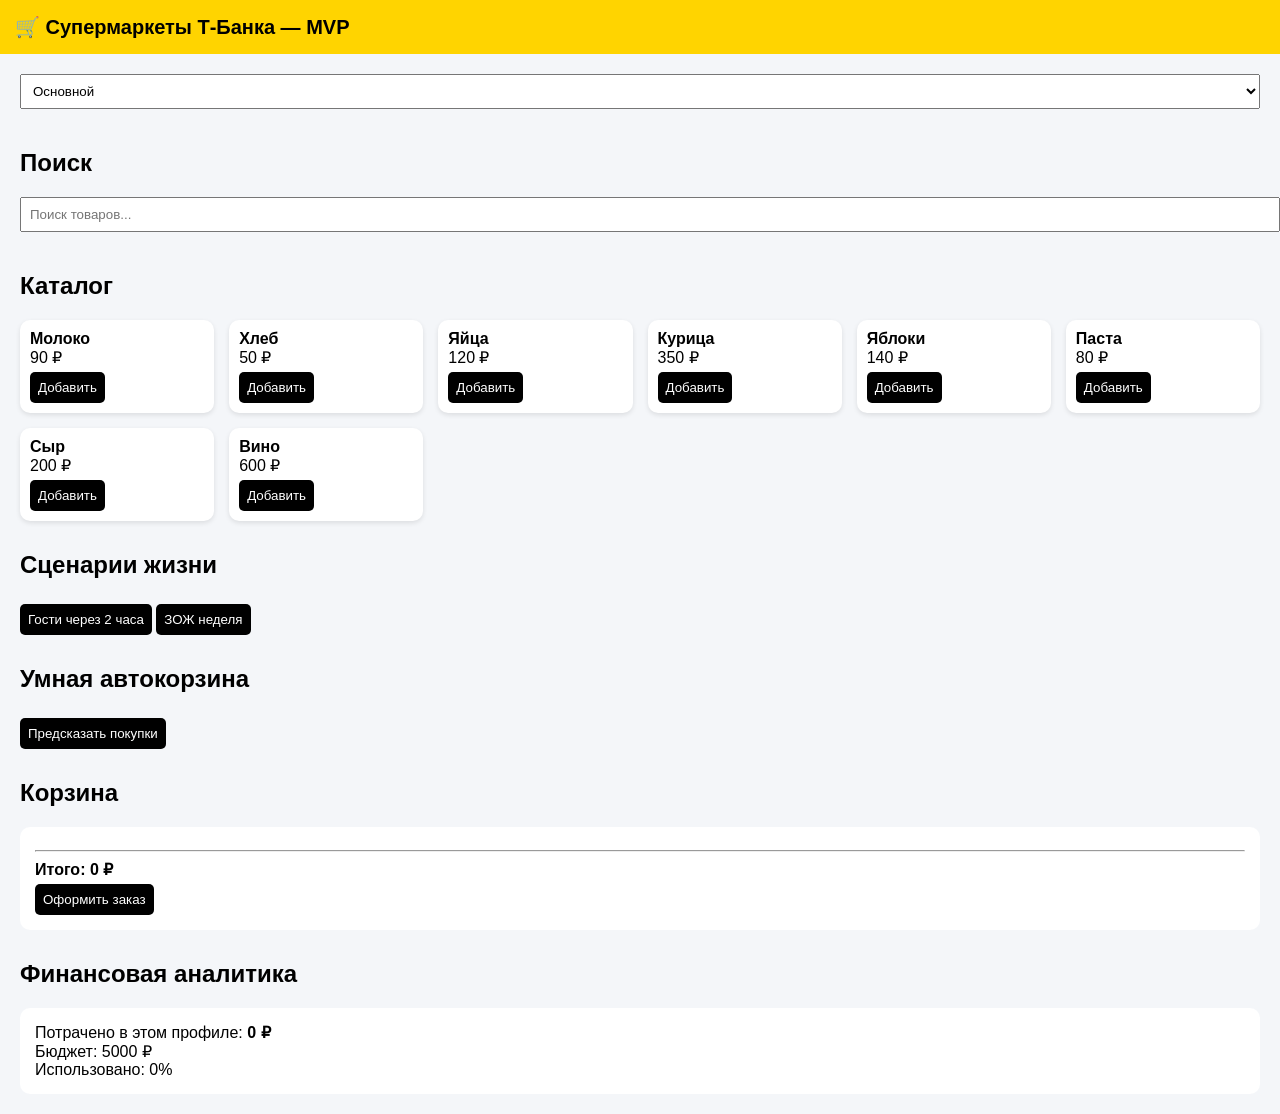
==== index.html @ ef50e8f6 "yes" ====
<!DOCTYPE html>
<html lang="ru">
<head>
<meta charset="UTF-8">
<meta name="viewport" content="width=device-width, initial-scale=1.0">
<title>Супермаркеты Т-Банка MVP</title>
<style>
body {
  font-family: Arial, sans-serif;
  margin: 0;
  background: #f4f6f9;
}

header {
  background: #ffd400;
  padding: 15px;
  font-size: 20px;
  font-weight: bold;
}

.container {
  padding: 20px;
}

h2 {
  margin-top: 30px;
}

.products {
  display: grid;
  grid-template-columns: repeat(auto-fill, minmax(180px, 1fr));
  gap: 15px;
}

.card {
  background: white;
  padding: 10px;
  border-radius: 10px;
  box-shadow: 0 2px 5px rgba(0,0,0,0.1);
}

button {
  background: black;
  color: white;
  border: none;
  padding: 8px;
  cursor: pointer;
  border-radius: 5px;
  margin-top: 5px;
}

button.secondary {
  background: #ddd;
  color: black;
}

.cart {
  background: white;
  padding: 15px;
  border-radius: 10px;
  margin-top: 20px;
}

input, select {
  padding: 8px;
  margin-bottom: 10px;
  width: 100%;
}

.analytics {
  background: white;
  padding: 15px;
  border-radius: 10px;
  margin-top: 20px;
}
</style>
</head>
<body>

<header>🛒 Супермаркеты Т-Банка — MVP</header>

<div class="container">

<select id="profileSelect"></select>

<h2>Поиск</h2>
<input type="text" id="search" placeholder="Поиск товаров...">

<h2>Каталог</h2>
<div class="products" id="productList"></div>

<h2>Сценарии жизни</h2>
<button onclick="loadScenario('guests')">Гости через 2 часа</button>
<button onclick="loadScenario('healthy')">ЗОЖ неделя</button>

<h2>Умная автокорзина</h2>
<button onclick="generateSmartCart()">Предсказать покупки</button>

<h2>Корзина</h2>
<div class="cart" id="cart"></div>

<h2>Финансовая аналитика</h2>
<div class="analytics" id="analytics"></div>

</div>

<script>
// Данные
const products = [
  {id:1, name:"Молоко", price:90},
  {id:2, name:"Хлеб", price:50},
  {id:3, name:"Яйца", price:120},
  {id:4, name:"Курица", price:350},
  {id:5, name:"Яблоки", price:140},
  {id:6, name:"Паста", price:80},
  {id:7, name:"Сыр", price:200},
  {id:8, name:"Вино", price:600}
];

const scenarios = {
  guests: [1,2,7,8],
  healthy: [1,3,5,4]
};

let profiles = JSON.parse(localStorage.getItem("profiles")) || {
  "Основной": {cart:[], budget:5000, history:[]},
  "Семья": {cart:[], budget:10000, history:[]}
};

let currentProfile = "Основной";

const profileSelect = document.getElementById("profileSelect");
const productList = document.getElementById("productList");
const cartDiv = document.getElementById("cart");
const analyticsDiv = document.getElementById("analytics");

// Профили
function renderProfiles(){
  profileSelect.innerHTML="";
  Object.keys(profiles).forEach(name=>{
    const option=document.createElement("option");
    option.value=name;
    option.textContent=name;
    profileSelect.appendChild(option);
  });
  profileSelect.value=currentProfile;
}

profileSelect.onchange=function(){
  currentProfile=this.value;
  renderCart();
  renderAnalytics();
}

// Каталог
function renderProducts(filter=""){
  productList.innerHTML="";
  products
    .filter(p=>p.name.toLowerCase().includes(filter.toLowerCase()))
    .forEach(product=>{
      const div=document.createElement("div");
      div.className="card";
      div.innerHTML=`
        <strong>${product.name}</strong><br>
        ${product.price} ₽<br>
        <button onclick="addToCart(${product.id})">Добавить</button>
      `;
      productList.appendChild(div);
    });
}

document.getElementById("search").oninput=function(){
  renderProducts(this.value);
}

// Корзина
function addToCart(id){
  profiles[currentProfile].cart.push(id);
  save();
  renderCart();
  renderAnalytics();
}

function renderCart(){
  const cart=profiles[currentProfile].cart;
  cartDiv.innerHTML="";
  let total=0;
  cart.forEach(id=>{
    const product=products.find(p=>p.id===id);
    total+=product.price;
    cartDiv.innerHTML+=`${product.name} - ${product.price} ₽<br>`;
  });
  cartDiv.innerHTML+=`<hr><strong>Итого: ${total} ₽</strong><br>
  <button onclick="checkout()">Оформить заказ</button>`;
}

// Оформление
function checkout(){
  profiles[currentProfile].history.push(...profiles[currentProfile].cart);
  profiles[currentProfile].cart=[];
  save();
  renderCart();
  renderAnalytics();
  alert("Заказ оформлен!");
}

// Умная автокорзина (простая логика: популярные покупки)
function generateSmartCart(){
  const history=profiles[currentProfile].history;
  const freq={};
  history.forEach(id=>freq[id]=(freq[id]||0)+1);
  const sorted=Object.keys(freq).sort((a,b)=>freq[b]-freq[a]);
  sorted.slice(0,3).forEach(id=>{
    profiles[currentProfile].cart.push(Number(id));
  });
  save();
  renderCart();
}

// Сценарии
function loadScenario(name){
  scenarios[name].forEach(id=>{
    profiles[currentProfile].cart.push(id);
  });
  save();
  renderCart();
}

// Аналитика
function renderAnalytics(){
  const history=profiles[currentProfile].history;
  let total=0;
  history.forEach(id=>{
    total+=products.find(p=>p.id===id).price;
  });

  const budget=profiles[currentProfile].budget;
  const percent=Math.round((total/budget)*100);

  analyticsDiv.innerHTML=`
    Потрачено в этом профиле: <strong>${total} ₽</strong><br>
    Бюджет: ${budget} ₽<br>
    Использовано: ${percent}%<br>
    ${percent>80?"⚠ Вы приближаетесь к лимиту бюджета":""}
  `;
}

// LocalStorage
function save(){
  localStorage.setItem("profiles", JSON.stringify(profiles));
}

// Инициализация
renderProfiles();
renderProducts();
renderCart();
renderAnalytics();

</script>
</body>
</html>
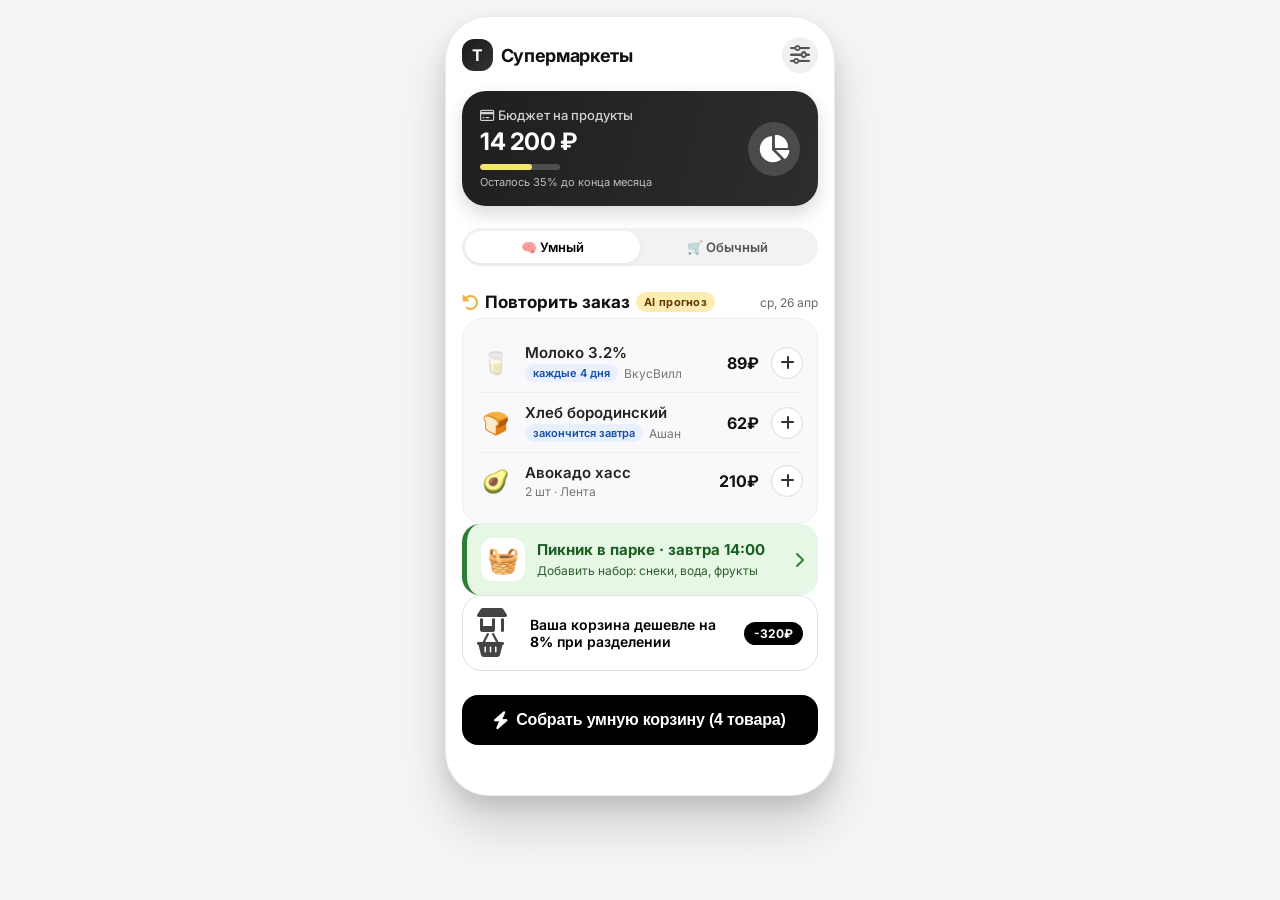
==== commit 5efa773b: "no" ====
--- a/index.html
+++ b/index.html
@@ -1,261 +1,559 @@
 <!DOCTYPE html>
 <html lang="ru">
 <head>
-<meta charset="UTF-8">
-<meta name="viewport" content="width=device-width, initial-scale=1.0">
-<title>Супермаркеты Т-Банка MVP</title>
-<style>
-body {
-  font-family: Arial, sans-serif;
-  margin: 0;
-  background: #f4f6f9;
-}
-
-header {
-  background: #ffd400;
-  padding: 15px;
-  font-size: 20px;
-  font-weight: bold;
-}
-
-.container {
-  padding: 20px;
-}
-
-h2 {
-  margin-top: 30px;
-}
-
-.products {
-  display: grid;
-  grid-template-columns: repeat(auto-fill, minmax(180px, 1fr));
-  gap: 15px;
-}
-
-.card {
-  background: white;
-  padding: 10px;
-  border-radius: 10px;
-  box-shadow: 0 2px 5px rgba(0,0,0,0.1);
-}
-
-button {
-  background: black;
-  color: white;
-  border: none;
-  padding: 8px;
-  cursor: pointer;
-  border-radius: 5px;
-  margin-top: 5px;
-}
-
-button.secondary {
-  background: #ddd;
-  color: black;
-}
-
-.cart {
-  background: white;
-  padding: 15px;
-  border-radius: 10px;
-  margin-top: 20px;
-}
-
-input, select {
-  padding: 8px;
-  margin-bottom: 10px;
-  width: 100%;
-}
-
-.analytics {
-  background: white;
-  padding: 15px;
-  border-radius: 10px;
-  margin-top: 20px;
-}
-</style>
+  <meta charset="UTF-8">
+  <meta name="viewport" content="width=device-width, initial-scale=1.0, maximum-scale=1.0, user-scalable=no, viewport-fit=cover">
+  <title>Т-Банк · Супермаркеты | Умный заказ</title>
+  <!-- Подключаем шрифт, похожий на фирменный стиль Т-Банка -->
+  <link rel="preconnect" href="https://fonts.googleapis.com">
+  <link rel="preconnect" href="https://fonts.gstatic.com" crossorigin>
+  <link href="https://fonts.googleapis.com/css2?family=Inter:opsz,wght@14..32,400;14..32,500;14..32,600;14..32,700&display=swap" rel="stylesheet">
+  <!-- Font Awesome 6 для иконок -->
+  <link rel="stylesheet" href="https://cdnjs.cloudflare.com/ajax/libs/font-awesome/6.0.0-beta3/css/all.min.css">
+  <style>
+    * {
+      margin: 0;
+      padding: 0;
+      box-sizing: border-box;
+    }
+
+    body {
+      font-family: 'Inter', -apple-system, BlinkMacSystemFont, sans-serif;
+      background: #f5f5f5;
+      display: flex;
+      justify-content: center;
+      align-items: flex-start;
+      min-height: 100vh;
+      padding: 16px;
+    }
+
+    /* Симуляция мобильного экрана */
+    .phone-frame {
+      max-width: 390px;
+      width: 100%;
+      background: #ffffff;
+      border-radius: 44px;
+      box-shadow: 0 30px 50px rgba(0,0,0,0.15), 0 10px 20px rgba(0,0,0,0.1);
+      overflow: hidden;
+      position: relative;
+      height: 780px;
+      display: flex;
+      flex-direction: column;
+      border: 1px solid rgba(0,0,0,0.08);
+    }
+
+    .app-screen {
+      flex: 1;
+      overflow-y: auto;
+      padding: 20px 16px 12px;
+      display: flex;
+      flex-direction: column;
+      gap: 18px;
+      scroll-behavior: smooth;
+      -webkit-overflow-scrolling: touch;
+    }
+
+    .app-screen::-webkit-scrollbar {
+      width: 0;
+    }
+
+    /* Шапка */
+    .header {
+      display: flex;
+      align-items: center;
+      justify-content: space-between;
+    }
+    .header-left {
+      display: flex;
+      align-items: center;
+      gap: 8px;
+    }
+    .logo-badge {
+      background: #000;
+      color: #fff;
+      font-weight: 700;
+      font-size: 16px;
+      padding: 6px 10px;
+      border-radius: 12px;
+      letter-spacing: -0.5px;
+      background: linear-gradient(135deg, #1a1a1a 0%, #333 100%);
+    }
+    .header h2 {
+      font-size: 18px;
+      font-weight: 700;
+      color: #111;
+      letter-spacing: -0.3px;
+    }
+    .header i {
+      font-size: 20px;
+      color: #555;
+      background: #f0f0f0;
+      padding: 8px;
+      border-radius: 50%;
+    }
+
+    /* Финансовый ассистент - карточка бюджета */
+    .budget-card {
+      background: linear-gradient(105deg, #1f1f1f 0%, #2d2d2d 100%);
+      border-radius: 24px;
+      padding: 16px 18px;
+      color: white;
+      display: flex;
+      align-items: center;
+      justify-content: space-between;
+      box-shadow: 0 8px 18px rgba(0,0,0,0.15);
+    }
+    .budget-info h3 {
+      font-size: 13px;
+      font-weight: 500;
+      opacity: 0.8;
+      margin-bottom: 4px;
+    }
+    .budget-amount {
+      font-size: 24px;
+      font-weight: 700;
+      letter-spacing: -0.5px;
+    }
+    .budget-bar {
+      background: rgba(255,255,255,0.2);
+      height: 6px;
+      border-radius: 10px;
+      width: 80px;
+      margin-top: 8px;
+      overflow: hidden;
+    }
+    .budget-fill {
+      background: #f5e56c;
+      width: 65%;
+      height: 100%;
+      border-radius: 10px;
+    }
+    .budget-icon {
+      font-size: 28px;
+      background: rgba(255,255,255,0.15);
+      padding: 10px;
+      border-radius: 50%;
+    }
+
+    /* Секция: Умная корзина (предиктивный повтор) */
+    .section-title {
+      display: flex;
+      align-items: center;
+      justify-content: space-between;
+      margin-bottom: 6px;
+    }
+    .section-title h3 {
+      font-size: 17px;
+      font-weight: 700;
+      color: #111;
+      display: flex;
+      align-items: center;
+      gap: 6px;
+    }
+    .badge {
+      background: #ffecb3;
+      color: #5d3c00;
+      font-size: 11px;
+      font-weight: 700;
+      padding: 3px 8px;
+      border-radius: 20px;
+      letter-spacing: 0.3px;
+    }
+    .smart-cart {
+      background: #f9f9fb;
+      border-radius: 20px;
+      padding: 14px;
+      border: 1px solid #eee;
+    }
+    .cart-item {
+      display: flex;
+      align-items: center;
+      gap: 12px;
+      padding: 10px 0;
+      border-bottom: 1px solid #efefef;
+    }
+    .cart-item:last-child {
+      border-bottom: none;
+    }
+    .item-icon {
+      font-size: 22px;
+      width: 36px;
+      text-align: center;
+    }
+    .item-details {
+      flex: 1;
+    }
+    .item-name {
+      font-weight: 600;
+      font-size: 15px;
+      color: #222;
+    }
+    .item-meta {
+      font-size: 12px;
+      color: #777;
+      display: flex;
+      align-items: center;
+      gap: 6px;
+      margin-top: 2px;
+    }
+    .repeat-badge {
+      background: #e8f0fe;
+      color: #174ea6;
+      font-size: 11px;
+      padding: 2px 8px;
+      border-radius: 10px;
+      font-weight: 600;
+    }
+    .price {
+      font-weight: 700;
+      color: #111;
+    }
+    .add-btn {
+      background: #fff;
+      border: 1.5px solid #ddd;
+      border-radius: 50%;
+      width: 32px;
+      height: 32px;
+      display: flex;
+      align-items: center;
+      justify-content: center;
+      color: #333;
+      font-size: 16px;
+      cursor: pointer;
+      transition: 0.2s;
+    }
+    .add-btn:hover {
+      background: #000;
+      color: #fff;
+      border-color: #000;
+    }
+
+    /* События из календаря */
+    .event-suggestion {
+      background: #e6f7e6;
+      border-radius: 18px;
+      padding: 14px;
+      display: flex;
+      align-items: center;
+      gap: 12px;
+      border-left: 5px solid #2e7d32;
+    }
+    .event-icon {
+      font-size: 26px;
+      background: white;
+      border-radius: 12px;
+      padding: 6px;
+    }
+    .event-text {
+      flex:1;
+    }
+    .event-text strong {
+      font-size: 15px;
+      display: block;
+      color: #1b5e20;
+    }
+    .event-text span {
+      font-size: 12px;
+      color: #2e5e2e;
+    }
+
+    /* Мульти-корзина сравнение */
+    .multi-store {
+      background: #fff;
+      border-radius: 20px;
+      border: 1px solid #e0e0e0;
+      padding: 12px 14px;
+      display: flex;
+      align-items: center;
+      gap: 12px;
+    }
+    .store-logos i {
+      font-size: 24px;
+      margin-right: 3px;
+      color: #444;
+    }
+    .multi-info {
+      font-weight: 600;
+      font-size: 14px;
+    }
+    .multi-save {
+      background: #000;
+      color: #fff;
+      padding: 4px 10px;
+      border-radius: 20px;
+      font-size: 12px;
+      font-weight: 700;
+    }
+
+    /* Кнопка главного действия */
+    .primary-order-btn {
+      background: #000;
+      color: #fff;
+      border: none;
+      border-radius: 16px;
+      padding: 16px;
+      font-weight: 700;
+      font-size: 16px;
+      display: flex;
+      align-items: center;
+      justify-content: center;
+      gap: 8px;
+      margin-top: 6px;
+      cursor: pointer;
+      transition: 0.2s;
+      letter-spacing: -0.2px;
+    }
+    .primary-order-btn i {
+      font-size: 18px;
+    }
+    .primary-order-btn:hover {
+      background: #222;
+    }
+
+    .tab-nav {
+      display: flex;
+      background: #f2f2f2;
+      border-radius: 20px;
+      padding: 3px;
+      margin: 4px 0 8px;
+    }
+    .tab {
+      flex: 1;
+      text-align: center;
+      padding: 8px;
+      font-weight: 600;
+      font-size: 13px;
+      border-radius: 18px;
+      color: #555;
+      cursor: pointer;
+    }
+    .tab.active {
+      background: white;
+      color: #000;
+      box-shadow: 0 2px 6px rgba(0,0,0,0.05);
+    }
+
+    .hidden {
+      display: none;
+    }
+
+    .toast-message {
+      background: #000;
+      color: #fff;
+      padding: 10px 18px;
+      border-radius: 30px;
+      font-size: 13px;
+      font-weight: 600;
+      position: absolute;
+      bottom: 20px;
+      left: 50%;
+      transform: translateX(-50%);
+      white-space: nowrap;
+      z-index: 100;
+      opacity: 0;
+      transition: 0.2s;
+      pointer-events: none;
+    }
+    .toast-message.show {
+      opacity: 1;
+      bottom: 30px;
+    }
+  </style>
 </head>
 <body>
-
-<header>🛒 Супермаркеты Т-Банка — MVP</header>
-
-<div class="container">
-
-<select id="profileSelect"></select>
-
-<h2>Поиск</h2>
-<input type="text" id="search" placeholder="Поиск товаров...">
-
-<h2>Каталог</h2>
-<div class="products" id="productList"></div>
-
-<h2>Сценарии жизни</h2>
-<button onclick="loadScenario('guests')">Гости через 2 часа</button>
-<button onclick="loadScenario('healthy')">ЗОЖ неделя</button>
-
-<h2>Умная автокорзина</h2>
-<button onclick="generateSmartCart()">Предсказать покупки</button>
-
-<h2>Корзина</h2>
-<div class="cart" id="cart"></div>
-
-<h2>Финансовая аналитика</h2>
-<div class="analytics" id="analytics"></div>
-
+<div class="phone-frame">
+  <div class="app-screen" id="appScreen">
+    <!-- Хедер -->
+    <div class="header">
+      <div class="header-left">
+        <span class="logo-badge">Т</span>
+        <h2>Супермаркеты</h2>
+      </div>
+      <i class="fas fa-sliders-h"></i>
+    </div>
+
+    <!-- Финансовый ассистент (экосистема Т-Банка) -->
+    <div class="budget-card">
+      <div class="budget-info">
+        <h3><i class="far fa-credit-card"></i> Бюджет на продукты</h3>
+        <div class="budget-amount">14 200 ₽</div>
+        <div class="budget-bar"><div class="budget-fill"></div></div>
+        <span style="font-size:11px; opacity:0.7;">Осталось 35% до конца месяца</span>
+      </div>
+      <div class="budget-icon">
+        <i class="fas fa-chart-pie"></i>
+      </div>
+    </div>
+
+    <!-- Табы -->
+    <div class="tab-nav">
+      <div class="tab active" id="tabSmart">🧠 Умный</div>
+      <div class="tab" id="tabRegular">🛒 Обычный</div>
+    </div>
+
+    <!-- Контент Умного режима -->
+    <div id="smartContent">
+      <!-- Предиктивная корзина -->
+      <div class="section-title">
+        <h3><i class="fas fa-rotate-left" style="color:#f5b042;"></i> Повторить заказ <span class="badge">AI прогноз</span></h3>
+        <span style="font-size:12px; color:#666;">ср, 26 апр</span>
+      </div>
+      <div class="smart-cart">
+        <div class="cart-item">
+          <span class="item-icon">🥛</span>
+          <div class="item-details">
+            <div class="item-name">Молоко 3.2%</div>
+            <div class="item-meta"><span class="repeat-badge">каждые 4 дня</span> ВкусВилл</div>
+          </div>
+          <span class="price">89₽</span>
+          <div class="add-btn"><i class="fas fa-plus"></i></div>
+        </div>
+        <div class="cart-item">
+          <span class="item-icon">🍞</span>
+          <div class="item-details">
+            <div class="item-name">Хлеб бородинский</div>
+            <div class="item-meta"><span class="repeat-badge">закончится завтра</span> Ашан</div>
+          </div>
+          <span class="price">62₽</span>
+          <div class="add-btn"><i class="fas fa-plus"></i></div>
+        </div>
+        <div class="cart-item">
+          <span class="item-icon">🥑</span>
+          <div class="item-details">
+            <div class="item-name">Авокадо хасс</div>
+            <div class="item-meta">2 шт · Лента</div>
+          </div>
+          <span class="price">210₽</span>
+          <div class="add-btn"><i class="fas fa-plus"></i></div>
+        </div>
+      </div>
+
+      <!-- Событие из календаря (экосистема) -->
+      <div class="event-suggestion">
+        <div class="event-icon">🧺</div>
+        <div class="event-text">
+          <strong>Пикник в парке · завтра 14:00</strong>
+          <span>Добавить набор: снеки, вода, фрукты</span>
+        </div>
+        <i class="fas fa-chevron-right" style="color:#2e7d32;"></i>
+      </div>
+
+      <!-- Мульти-корзина и оптимизация -->
+      <div class="multi-store">
+        <div class="store-logos">
+          <i class="fas fa-store-alt"></i> <i class="fas fa-shopping-basket"></i>
+        </div>
+        <div class="multi-info">
+          Ваша корзина дешевле на <strong>8%</strong> при разделении
+        </div>
+        <span class="multi-save">-320₽</span>
+      </div>
+    </div>
+
+    <!-- Обычный режим (скрыт по умолчанию) -->
+    <div id="regularContent" class="hidden">
+      <div style="background:#f4f4f4; border-radius:20px; padding:16px; text-align:center; color:#555;">
+        <i class="fas fa-store" style="font-size:24px; margin-bottom:6px;"></i>
+        <p style="font-weight:500;">Каталоги магазинов</p>
+        <p style="font-size:12px;">Выберите магазин для ручного заказа</p>
+      </div>
+    </div>
+
+    <!-- Кнопка оформления (смарт-ордер) -->
+    <button class="primary-order-btn" id="smartOrderBtn">
+      <i class="fas fa-bolt"></i> Собрать умную корзину (4 товара)
+    </button>
+
+    <!-- Тост -->
+    <div class="toast-message" id="toast">✓ Товары добавлены в корзину</div>
+  </div>
 </div>
 
 <script>
-// Данные
-const products = [
-  {id:1, name:"Молоко", price:90},
-  {id:2, name:"Хлеб", price:50},
-  {id:3, name:"Яйца", price:120},
-  {id:4, name:"Курица", price:350},
-  {id:5, name:"Яблоки", price:140},
-  {id:6, name:"Паста", price:80},
-  {id:7, name:"Сыр", price:200},
-  {id:8, name:"Вино", price:600}
-];
-
-const scenarios = {
-  guests: [1,2,7,8],
-  healthy: [1,3,5,4]
-};
-
-let profiles = JSON.parse(localStorage.getItem("profiles")) || {
-  "Основной": {cart:[], budget:5000, history:[]},
-  "Семья": {cart:[], budget:10000, history:[]}
-};
-
-let currentProfile = "Основной";
-
-const profileSelect = document.getElementById("profileSelect");
-const productList = document.getElementById("productList");
-const cartDiv = document.getElementById("cart");
-const analyticsDiv = document.getElementById("analytics");
-
-// Профили
-function renderProfiles(){
-  profileSelect.innerHTML="";
-  Object.keys(profiles).forEach(name=>{
-    const option=document.createElement("option");
-    option.value=name;
-    option.textContent=name;
-    profileSelect.appendChild(option);
-  });
-  profileSelect.value=currentProfile;
-}
-
-profileSelect.onchange=function(){
-  currentProfile=this.value;
-  renderCart();
-  renderAnalytics();
-}
-
-// Каталог
-function renderProducts(filter=""){
-  productList.innerHTML="";
-  products
-    .filter(p=>p.name.toLowerCase().includes(filter.toLowerCase()))
-    .forEach(product=>{
-      const div=document.createElement("div");
-      div.className="card";
-      div.innerHTML=`
-        <strong>${product.name}</strong><br>
-        ${product.price} ₽<br>
-        <button onclick="addToCart(${product.id})">Добавить</button>
-      `;
-      productList.appendChild(div);
+  (function() {
+    // DOM элементы
+    const tabSmart = document.getElementById('tabSmart');
+    const tabRegular = document.getElementById('tabRegular');
+    const smartContent = document.getElementById('smartContent');
+    const regularContent = document.getElementById('regularContent');
+    const smartOrderBtn = document.getElementById('smartOrderBtn');
+    const toast = document.getElementById('toast');
+    const addButtons = document.querySelectorAll('.add-btn');
+
+    // Переключение табов
+    tabSmart.addEventListener('click', () => {
+      tabSmart.classList.add('active');
+      tabRegular.classList.remove('active');
+      smartContent.classList.remove('hidden');
+      regularContent.classList.add('hidden');
+      smartOrderBtn.style.display = 'flex';
     });
-}
-
-document.getElementById("search").oninput=function(){
-  renderProducts(this.value);
-}
-
-// Корзина
-function addToCart(id){
-  profiles[currentProfile].cart.push(id);
-  save();
-  renderCart();
-  renderAnalytics();
-}
-
-function renderCart(){
-  const cart=profiles[currentProfile].cart;
-  cartDiv.innerHTML="";
-  let total=0;
-  cart.forEach(id=>{
-    const product=products.find(p=>p.id===id);
-    total+=product.price;
-    cartDiv.innerHTML+=`${product.name} - ${product.price} ₽<br>`;
-  });
-  cartDiv.innerHTML+=`<hr><strong>Итого: ${total} ₽</strong><br>
-  <button onclick="checkout()">Оформить заказ</button>`;
-}
-
-// Оформление
-function checkout(){
-  profiles[currentProfile].history.push(...profiles[currentProfile].cart);
-  profiles[currentProfile].cart=[];
-  save();
-  renderCart();
-  renderAnalytics();
-  alert("Заказ оформлен!");
-}
-
-// Умная автокорзина (простая логика: популярные покупки)
-function generateSmartCart(){
-  const history=profiles[currentProfile].history;
-  const freq={};
-  history.forEach(id=>freq[id]=(freq[id]||0)+1);
-  const sorted=Object.keys(freq).sort((a,b)=>freq[b]-freq[a]);
-  sorted.slice(0,3).forEach(id=>{
-    profiles[currentProfile].cart.push(Number(id));
-  });
-  save();
-  renderCart();
-}
-
-// Сценарии
-function loadScenario(name){
-  scenarios[name].forEach(id=>{
-    profiles[currentProfile].cart.push(id);
-  });
-  save();
-  renderCart();
-}
-
-// Аналитика
-function renderAnalytics(){
-  const history=profiles[currentProfile].history;
-  let total=0;
-  history.forEach(id=>{
-    total+=products.find(p=>p.id===id).price;
-  });
-
-  const budget=profiles[currentProfile].budget;
-  const percent=Math.round((total/budget)*100);
-
-  analyticsDiv.innerHTML=`
-    Потрачено в этом профиле: <strong>${total} ₽</strong><br>
-    Бюджет: ${budget} ₽<br>
-    Использовано: ${percent}%<br>
-    ${percent>80?"⚠ Вы приближаетесь к лимиту бюджета":""}
-  `;
-}
-
-// LocalStorage
-function save(){
-  localStorage.setItem("profiles", JSON.stringify(profiles));
-}
-
-// Инициализация
-renderProfiles();
-renderProducts();
-renderCart();
-renderAnalytics();
-
+
+    tabRegular.addEventListener('click', () => {
+      tabRegular.classList.add('active');
+      tabSmart.classList.remove('active');
+      regularContent.classList.remove('hidden');
+      smartContent.classList.add('hidden');
+      smartOrderBtn.style.display = 'none';
+    });
+
+    // Функция показа тоста
+    function showToast(text) {
+      toast.textContent = text || '✓ Обновлено';
+      toast.classList.add('show');
+      setTimeout(() => {
+        toast.classList.remove('show');
+      }, 1800);
+    }
+
+    // Обработка кнопок "+" в предиктивной корзине
+    addButtons.forEach(btn => {
+      btn.addEventListener('click', (e) => {
+        e.stopPropagation();
+        // меняем иконку временно
+        const icon = btn.querySelector('i');
+        icon.className = 'fas fa-check';
+        btn.style.background = '#000';
+        btn.style.color = '#fff';
+        btn.style.borderColor = '#000';
+        showToast('Добавлено в умную корзину');
+        setTimeout(() => {
+          icon.className = 'fas fa-plus';
+          btn.style.background = '#fff';
+          btn.style.color = '#333';
+          btn.style.borderColor = '#ddd';
+        }, 1200);
+      });
+    });
+
+    // Основная кнопка "Собрать умную корзину"
+    smartOrderBtn.addEventListener('click', () => {
+      showToast('🧠 Корзина собрана: экономия 320₽');
+      // Дополнительная анимация или логика
+      smartOrderBtn.innerHTML = '<i class="fas fa-check-circle"></i> Готово · доставка через 45 мин';
+      setTimeout(() => {
+        smartOrderBtn.innerHTML = '<i class="fas fa-bolt"></i> Собрать умную корзину (4 товара)';
+      }, 2500);
+    });
+
+    // Обработка клика по событию пикника (демо)
+    const eventSuggestion = document.querySelector('.event-suggestion');
+    if (eventSuggestion) {
+      eventSuggestion.addEventListener('click', () => {
+        showToast('🎉 Набор для пикника добавлен!');
+      });
+    }
+
+    // Мульти-корзина клик
+    const multiStore = document.querySelector('.multi-store');
+    if (multiStore) {
+      multiStore.addEventListener('click', () => {
+        showToast('🔍 Оптимальный набор из 2 магазинов');
+      });
+    }
+
+    console.log('MVP Т-Банк Супермаркеты: предиктивная корзина + события + бюджет активированы');
+  })();
 </script>
 </body>
 </html>
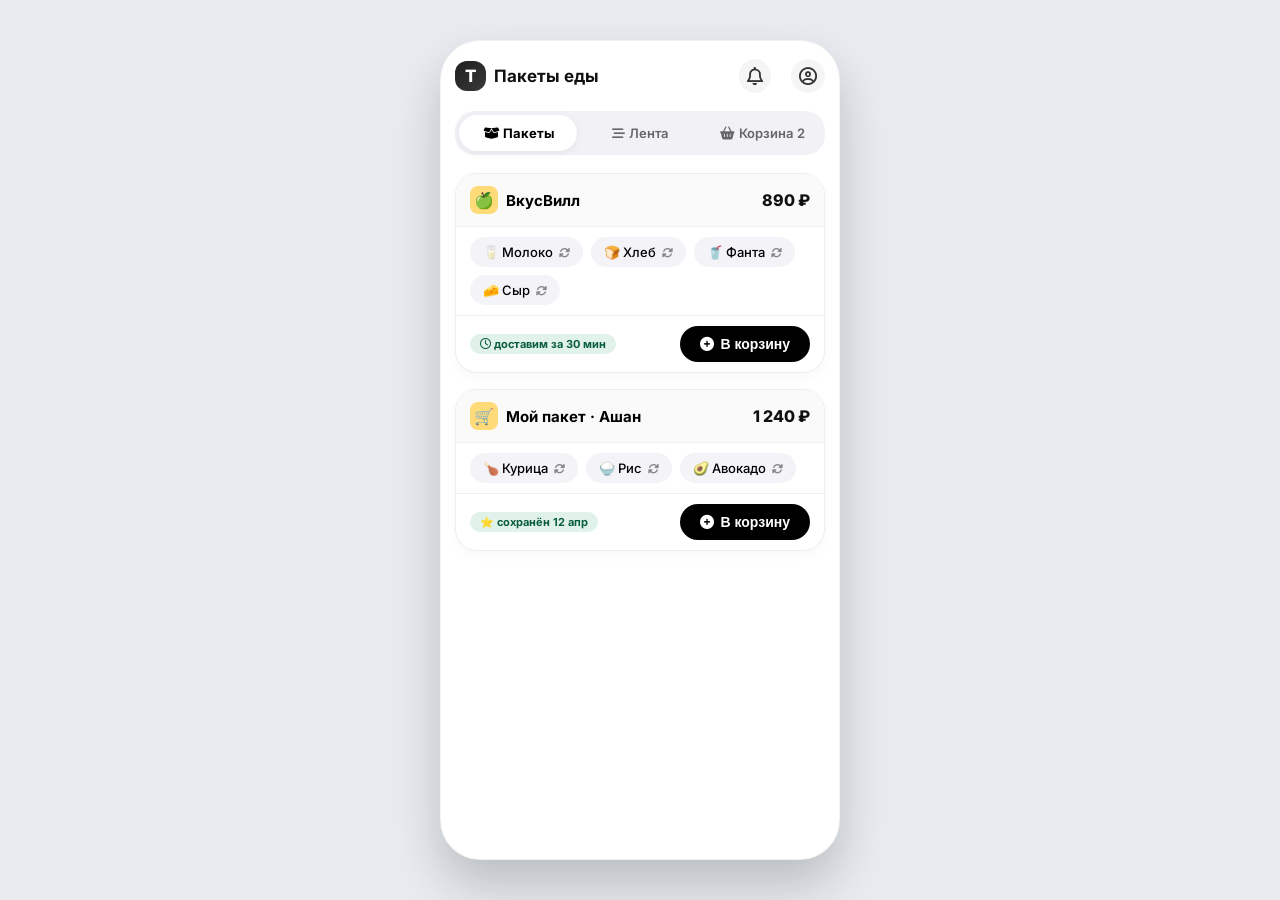
==== commit 53d5fe21: "yes" ====
--- a/index.html
+++ b/index.html
@@ -3,12 +3,10 @@
 <head>
   <meta charset="UTF-8">
   <meta name="viewport" content="width=device-width, initial-scale=1.0, maximum-scale=1.0, user-scalable=no, viewport-fit=cover">
-  <title>Т-Банк · Супермаркеты | Умный заказ</title>
-  <!-- Подключаем шрифт, похожий на фирменный стиль Т-Банка -->
+  <title>Т-Банк · Пакеты еды | Комбо-наборы</title>
   <link rel="preconnect" href="https://fonts.googleapis.com">
   <link rel="preconnect" href="https://fonts.gstatic.com" crossorigin>
-  <link href="https://fonts.googleapis.com/css2?family=Inter:opsz,wght@14..32,400;14..32,500;14..32,600;14..32,700&display=swap" rel="stylesheet">
-  <!-- Font Awesome 6 для иконок -->
+  <link href="https://fonts.googleapis.com/css2?family=Inter:opsz,wght@14..32,400;14..32,500;14..32,600;14..32,700;14..32,800&display=swap" rel="stylesheet">
   <link rel="stylesheet" href="https://cdnjs.cloudflare.com/ajax/libs/font-awesome/6.0.0-beta3/css/all.min.css">
   <style>
     * {
@@ -19,33 +17,32 @@
 
     body {
       font-family: 'Inter', -apple-system, BlinkMacSystemFont, sans-serif;
-      background: #f5f5f5;
+      background: #e8ecf1;
       display: flex;
       justify-content: center;
-      align-items: flex-start;
+      align-items: center;
       min-height: 100vh;
-      padding: 16px;
-    }
-
-    /* Симуляция мобильного экрана */
+      padding: 12px;
+    }
+
     .phone-frame {
-      max-width: 390px;
+      max-width: 400px;
       width: 100%;
-      background: #ffffff;
-      border-radius: 44px;
-      box-shadow: 0 30px 50px rgba(0,0,0,0.15), 0 10px 20px rgba(0,0,0,0.1);
+      background: #fff;
+      border-radius: 40px;
+      box-shadow: 0 25px 50px rgba(0,0,0,0.2);
       overflow: hidden;
+      height: 820px;
+      display: flex;
+      flex-direction: column;
       position: relative;
-      height: 780px;
-      display: flex;
-      flex-direction: column;
-      border: 1px solid rgba(0,0,0,0.08);
+      border: 1px solid rgba(0,0,0,0.05);
     }
 
     .app-screen {
       flex: 1;
       overflow-y: auto;
-      padding: 20px 16px 12px;
+      padding: 18px 14px 10px;
       display: flex;
       flex-direction: column;
       gap: 18px;
@@ -53,311 +50,303 @@
       -webkit-overflow-scrolling: touch;
     }
 
-    .app-screen::-webkit-scrollbar {
-      width: 0;
-    }
-
-    /* Шапка */
+    .app-screen::-webkit-scrollbar { width: 0; }
+
+    /* Header */
     .header {
       display: flex;
       align-items: center;
       justify-content: space-between;
     }
-    .header-left {
+    .logo-area {
       display: flex;
       align-items: center;
       gap: 8px;
     }
-    .logo-badge {
+    .t-badge {
       background: #000;
       color: #fff;
-      font-weight: 700;
-      font-size: 16px;
-      padding: 6px 10px;
+      font-weight: 800;
+      font-size: 17px;
+      padding: 5px 10px;
       border-radius: 12px;
-      letter-spacing: -0.5px;
-      background: linear-gradient(135deg, #1a1a1a 0%, #333 100%);
+      background: linear-gradient(135deg, #1e1e1e, #3a3a3a);
     }
     .header h2 {
+      font-size: 17px;
+      font-weight: 700;
+      color: #111;
+    }
+    .header-actions i {
       font-size: 18px;
-      font-weight: 700;
-      color: #111;
-      letter-spacing: -0.3px;
-    }
-    .header i {
-      font-size: 20px;
-      color: #555;
-      background: #f0f0f0;
+      margin-left: 16px;
+      color: #333;
+      background: #f5f5f5;
       padding: 8px;
       border-radius: 50%;
     }
 
-    /* Финансовый ассистент - карточка бюджета */
-    .budget-card {
-      background: linear-gradient(105deg, #1f1f1f 0%, #2d2d2d 100%);
-      border-radius: 24px;
-      padding: 16px 18px;
-      color: white;
+    /* Табы навигации */
+    .nav-tabs {
+      display: flex;
+      background: #f2f2f6;
+      border-radius: 20px;
+      padding: 4px;
+      gap: 4px;
+    }
+    .nav-tab {
+      flex: 1;
+      text-align: center;
+      padding: 10px 4px;
+      font-weight: 600;
+      font-size: 13px;
+      border-radius: 18px;
+      color: #666;
+      cursor: pointer;
+      transition: 0.2s;
+      display: flex;
+      align-items: center;
+      justify-content: center;
+      gap: 4px;
+    }
+    .nav-tab.active {
+      background: #fff;
+      color: #000;
+      box-shadow: 0 2px 8px rgba(0,0,0,0.06);
+      font-weight: 700;
+    }
+    .nav-tab i { font-size: 13px; }
+
+    /* Общие контейнеры секций */
+    .section { display: none; }
+    .section.active { display: flex; flex-direction: column; gap: 16px; }
+
+    /* --- ПАКЕТЫ (комбо) --- */
+    .package-card {
+      background: #fff;
+      border-radius: 22px;
+      border: 1.5px solid #eee;
+      overflow: hidden;
+      box-shadow: 0 4px 12px rgba(0,0,0,0.03);
+      transition: 0.2s;
+    }
+    .package-header {
+      padding: 12px 14px;
+      background: #fafafa;
       display: flex;
       align-items: center;
       justify-content: space-between;
-      box-shadow: 0 8px 18px rgba(0,0,0,0.15);
-    }
-    .budget-info h3 {
+      border-bottom: 1px solid #f0f0f0;
+    }
+    .package-store {
+      display: flex;
+      align-items: center;
+      gap: 8px;
+      font-weight: 700;
+      font-size: 15px;
+    }
+    .store-icon {
+      background: #ffda79;
+      width: 28px;
+      height: 28px;
+      border-radius: 8px;
+      display: flex;
+      align-items: center;
+      justify-content: center;
+      font-size: 16px;
+    }
+    .package-price {
+      font-weight: 800;
+      font-size: 16px;
+      color: #111;
+    }
+    .package-body {
+      padding: 10px 14px;
+      display: flex;
+      flex-wrap: wrap;
+      gap: 8px;
+      align-items: center;
+    }
+    .product-tag {
+      background: #f4f4f8;
+      border-radius: 20px;
+      padding: 6px 12px;
       font-size: 13px;
       font-weight: 500;
-      opacity: 0.8;
-      margin-bottom: 4px;
-    }
-    .budget-amount {
-      font-size: 24px;
-      font-weight: 700;
-      letter-spacing: -0.5px;
-    }
-    .budget-bar {
-      background: rgba(255,255,255,0.2);
-      height: 6px;
-      border-radius: 10px;
-      width: 80px;
-      margin-top: 8px;
-      overflow: hidden;
-    }
-    .budget-fill {
-      background: #f5e56c;
-      width: 65%;
-      height: 100%;
-      border-radius: 10px;
-    }
-    .budget-icon {
-      font-size: 28px;
-      background: rgba(255,255,255,0.15);
-      padding: 10px;
-      border-radius: 50%;
-    }
-
-    /* Секция: Умная корзина (предиктивный повтор) */
-    .section-title {
-      display: flex;
-      align-items: center;
+      display: flex;
+      align-items: center;
+      gap: 6px;
+      cursor: pointer;
+      transition: 0.15s;
+      border: 1.5px solid transparent;
+      position: relative;
+    }
+    .product-tag i { font-size: 11px; color: #888; }
+    .product-tag:hover {
+      background: #e8e8ff;
+      border-color: #aaa;
+    }
+    .package-footer {
+      padding: 10px 14px;
+      display: flex;
       justify-content: space-between;
-      margin-bottom: 6px;
-    }
-    .section-title h3 {
-      font-size: 17px;
-      font-weight: 700;
-      color: #111;
-      display: flex;
-      align-items: center;
-      gap: 6px;
-    }
-    .badge {
-      background: #ffecb3;
-      color: #5d3c00;
-      font-size: 11px;
-      font-weight: 700;
-      padding: 3px 8px;
-      border-radius: 20px;
-      letter-spacing: 0.3px;
-    }
-    .smart-cart {
-      background: #f9f9fb;
-      border-radius: 20px;
-      padding: 14px;
-      border: 1px solid #eee;
-    }
-    .cart-item {
-      display: flex;
-      align-items: center;
-      gap: 12px;
-      padding: 10px 0;
-      border-bottom: 1px solid #efefef;
-    }
-    .cart-item:last-child {
-      border-bottom: none;
-    }
-    .item-icon {
-      font-size: 22px;
-      width: 36px;
-      text-align: center;
-    }
-    .item-details {
-      flex: 1;
-    }
-    .item-name {
-      font-weight: 600;
-      font-size: 15px;
-      color: #222;
-    }
-    .item-meta {
-      font-size: 12px;
-      color: #777;
-      display: flex;
-      align-items: center;
-      gap: 6px;
-      margin-top: 2px;
-    }
-    .repeat-badge {
-      background: #e8f0fe;
-      color: #174ea6;
-      font-size: 11px;
-      padding: 2px 8px;
-      border-radius: 10px;
-      font-weight: 600;
-    }
-    .price {
-      font-weight: 700;
-      color: #111;
-    }
-    .add-btn {
-      background: #fff;
-      border: 1.5px solid #ddd;
-      border-radius: 50%;
-      width: 32px;
-      height: 32px;
-      display: flex;
-      align-items: center;
-      justify-content: center;
-      color: #333;
-      font-size: 16px;
-      cursor: pointer;
-      transition: 0.2s;
-    }
-    .add-btn:hover {
-      background: #000;
-      color: #fff;
-      border-color: #000;
-    }
-
-    /* События из календаря */
-    .event-suggestion {
-      background: #e6f7e6;
-      border-radius: 18px;
-      padding: 14px;
-      display: flex;
-      align-items: center;
-      gap: 12px;
-      border-left: 5px solid #2e7d32;
-    }
-    .event-icon {
-      font-size: 26px;
-      background: white;
-      border-radius: 12px;
-      padding: 6px;
-    }
-    .event-text {
-      flex:1;
-    }
-    .event-text strong {
-      font-size: 15px;
-      display: block;
-      color: #1b5e20;
-    }
-    .event-text span {
-      font-size: 12px;
-      color: #2e5e2e;
-    }
-
-    /* Мульти-корзина сравнение */
-    .multi-store {
-      background: #fff;
-      border-radius: 20px;
-      border: 1px solid #e0e0e0;
-      padding: 12px 14px;
-      display: flex;
-      align-items: center;
-      gap: 12px;
-    }
-    .store-logos i {
-      font-size: 24px;
-      margin-right: 3px;
-      color: #444;
-    }
-    .multi-info {
-      font-weight: 600;
-      font-size: 14px;
-    }
-    .multi-save {
-      background: #000;
-      color: #fff;
-      padding: 4px 10px;
-      border-radius: 20px;
-      font-size: 12px;
-      font-weight: 700;
-    }
-
-    /* Кнопка главного действия */
-    .primary-order-btn {
+      align-items: center;
+      border-top: 1px solid #f0f0f0;
+    }
+    .add-package-btn {
       background: #000;
       color: #fff;
       border: none;
-      border-radius: 16px;
-      padding: 16px;
-      font-weight: 700;
-      font-size: 16px;
-      display: flex;
-      align-items: center;
-      justify-content: center;
-      gap: 8px;
-      margin-top: 6px;
+      border-radius: 30px;
+      padding: 10px 20px;
+      font-weight: 700;
+      font-size: 14px;
       cursor: pointer;
       transition: 0.2s;
-      letter-spacing: -0.2px;
-    }
-    .primary-order-btn i {
-      font-size: 18px;
-    }
-    .primary-order-btn:hover {
-      background: #222;
-    }
-
-    .tab-nav {
-      display: flex;
-      background: #f2f2f2;
-      border-radius: 20px;
-      padding: 3px;
-      margin: 4px 0 8px;
-    }
-    .tab {
-      flex: 1;
-      text-align: center;
-      padding: 8px;
-      font-weight: 600;
-      font-size: 13px;
+      display: flex;
+      align-items: center;
+      gap: 6px;
+    }
+    .add-package-btn:hover { background: #222; }
+    .custom-badge {
+      background: #e0f2e9;
+      color: #0b5e3c;
+      font-size: 11px;
+      padding: 3px 10px;
+      border-radius: 12px;
+      font-weight: 700;
+    }
+
+    /* --- ЛЕНТА --- */
+    .feed-item {
+      background: #fff;
       border-radius: 18px;
-      color: #555;
+      padding: 14px;
+      border: 1px solid #eee;
+      display: flex;
+      align-items: center;
+      gap: 12px;
+    }
+    .feed-emoji {
+      font-size: 30px;
+      background: #f9f9fc;
+      border-radius: 14px;
+      padding: 6px;
+    }
+    .feed-info strong {
+      display: block;
+      font-size: 14px;
+    }
+    .feed-info span {
+      font-size: 12px;
+      color: #666;
+    }
+
+    /* --- КОРЗИНА --- */
+    .cart-item-row {
+      display: flex;
+      align-items: center;
+      gap: 10px;
+      padding: 10px 0;
+      border-bottom: 1px solid #eee;
+    }
+    .cart-emoji { font-size: 22px; }
+    .cart-detail { flex:1; font-weight: 600; font-size: 14px; }
+    .cart-price { font-weight: 700; }
+    .remove-cart {
+      color: #c00;
+      background: none;
+      border: none;
+      font-size: 16px;
       cursor: pointer;
     }
-    .tab.active {
-      background: white;
-      color: #000;
-      box-shadow: 0 2px 6px rgba(0,0,0,0.05);
-    }
-
-    .hidden {
-      display: none;
-    }
-
-    .toast-message {
+    .cart-summary {
+      background: #f9f9f9;
+      border-radius: 16px;
+      padding: 14px;
+      display: flex;
+      justify-content: space-between;
+      font-weight: 700;
+    }
+    .checkout-btn {
       background: #000;
       color: #fff;
-      padding: 10px 18px;
-      border-radius: 30px;
-      font-size: 13px;
+      border: none;
+      border-radius: 20px;
+      padding: 16px;
+      font-weight: 700;
+      font-size: 16px;
+      cursor: pointer;
+    }
+
+    /* Модальное окно замены */
+    .modal-overlay {
+      position: absolute;
+      top:0; left:0; right:0; bottom:0;
+      background: rgba(0,0,0,0.4);
+      backdrop-filter: blur(4px);
+      display: none;
+      align-items: center;
+      justify-content: center;
+      z-index: 100;
+    }
+    .modal-overlay.show { display: flex; }
+    .modal-box {
+      background: #fff;
+      border-radius: 28px;
+      padding: 20px;
+      width: 85%;
+      max-width: 320px;
+      box-shadow: 0 20px 30px rgba(0,0,0,0.3);
+    }
+    .modal-box h4 {
+      font-weight: 700;
+      margin-bottom: 12px;
+      font-size: 16px;
+    }
+    .swap-option {
+      display: flex;
+      align-items: center;
+      gap: 10px;
+      padding: 12px;
+      border-radius: 16px;
+      margin-bottom: 8px;
+      background: #f8f8fa;
+      cursor: pointer;
       font-weight: 600;
+      transition: 0.1s;
+      border: 2px solid transparent;
+    }
+    .swap-option:hover { background: #eef; border-color: #aaa; }
+    .swap-option.selected { border-color: #000; background: #e9e9ff; }
+    .close-modal {
+      margin-top: 10px;
+      background: #ddd;
+      border: none;
+      padding: 10px;
+      border-radius: 14px;
+      width: 100%;
+      font-weight: 600;
+      cursor: pointer;
+    }
+
+    .toast {
       position: absolute;
       bottom: 20px;
       left: 50%;
       transform: translateX(-50%);
-      white-space: nowrap;
-      z-index: 100;
+      background: #000;
+      color: #fff;
+      padding: 10px 22px;
+      border-radius: 30px;
+      font-weight: 600;
+      font-size: 13px;
+      z-index: 200;
       opacity: 0;
       transition: 0.2s;
       pointer-events: none;
     }
-    .toast-message.show {
-      opacity: 1;
-      bottom: 30px;
-    }
+    .toast.show { opacity: 1; bottom: 28px; }
   </style>
 </head>
 <body>
@@ -365,194 +354,266 @@
   <div class="app-screen" id="appScreen">
     <!-- Хедер -->
     <div class="header">
-      <div class="header-left">
-        <span class="logo-badge">Т</span>
-        <h2>Супермаркеты</h2>
+      <div class="logo-area">
+        <span class="t-badge">Т</span>
+        <h2>Пакеты еды</h2>
       </div>
-      <i class="fas fa-sliders-h"></i>
-    </div>
-
-    <!-- Финансовый ассистент (экосистема Т-Банка) -->
-    <div class="budget-card">
-      <div class="budget-info">
-        <h3><i class="far fa-credit-card"></i> Бюджет на продукты</h3>
-        <div class="budget-amount">14 200 ₽</div>
-        <div class="budget-bar"><div class="budget-fill"></div></div>
-        <span style="font-size:11px; opacity:0.7;">Осталось 35% до конца месяца</span>
-      </div>
-      <div class="budget-icon">
-        <i class="fas fa-chart-pie"></i>
+      <div class="header-actions">
+        <i class="far fa-bell"></i>
+        <i class="far fa-user-circle"></i>
       </div>
     </div>
 
-    <!-- Табы -->
-    <div class="tab-nav">
-      <div class="tab active" id="tabSmart">🧠 Умный</div>
-      <div class="tab" id="tabRegular">🛒 Обычный</div>
+    <!-- Навигация -->
+    <div class="nav-tabs">
+      <div class="nav-tab active" data-tab="packages"><i class="fas fa-box-open"></i> Пакеты</div>
+      <div class="nav-tab" data-tab="feed"><i class="fas fa-stream"></i> Лента</div>
+      <div class="nav-tab" data-tab="cart"><i class="fas fa-shopping-basket"></i> Корзина <span id="cartCount">2</span></div>
     </div>
 
-    <!-- Контент Умного режима -->
-    <div id="smartContent">
-      <!-- Предиктивная корзина -->
-      <div class="section-title">
-        <h3><i class="fas fa-rotate-left" style="color:#f5b042;"></i> Повторить заказ <span class="badge">AI прогноз</span></h3>
-        <span style="font-size:12px; color:#666;">ср, 26 апр</span>
-      </div>
-      <div class="smart-cart">
-        <div class="cart-item">
-          <span class="item-icon">🥛</span>
-          <div class="item-details">
-            <div class="item-name">Молоко 3.2%</div>
-            <div class="item-meta"><span class="repeat-badge">каждые 4 дня</span> ВкусВилл</div>
-          </div>
-          <span class="price">89₽</span>
-          <div class="add-btn"><i class="fas fa-plus"></i></div>
+    <!-- ПАКЕТЫ -->
+    <div class="section active" id="section-packages">
+      <!-- Пакет 1: Готовый комбо -->
+      <div class="package-card" id="package1">
+        <div class="package-header">
+          <div class="package-store"><span class="store-icon">🍏</span> ВкусВилл</div>
+          <span class="package-price">890 ₽</span>
         </div>
-        <div class="cart-item">
-          <span class="item-icon">🍞</span>
-          <div class="item-details">
-            <div class="item-name">Хлеб бородинский</div>
-            <div class="item-meta"><span class="repeat-badge">закончится завтра</span> Ашан</div>
-          </div>
-          <span class="price">62₽</span>
-          <div class="add-btn"><i class="fas fa-plus"></i></div>
+        <div class="package-body" id="package1-items">
+          <span class="product-tag" data-product="Молоко">🥛 Молоко <i class="fas fa-sync-alt"></i></span>
+          <span class="product-tag" data-product="Хлеб">🍞 Хлеб <i class="fas fa-sync-alt"></i></span>
+          <span class="product-tag" data-product="Фанта">🥤 Фанта <i class="fas fa-sync-alt"></i></span>
+          <span class="product-tag" data-product="Сыр">🧀 Сыр <i class="fas fa-sync-alt"></i></span>
         </div>
-        <div class="cart-item">
-          <span class="item-icon">🥑</span>
-          <div class="item-details">
-            <div class="item-name">Авокадо хасс</div>
-            <div class="item-meta">2 шт · Лента</div>
-          </div>
-          <span class="price">210₽</span>
-          <div class="add-btn"><i class="fas fa-plus"></i></div>
+        <div class="package-footer">
+          <span class="custom-badge"><i class="far fa-clock"></i> доставим за 30 мин</span>
+          <button class="add-package-btn"><i class="fas fa-plus-circle"></i> В корзину</button>
         </div>
       </div>
 
-      <!-- Событие из календаря (экосистема) -->
-      <div class="event-suggestion">
-        <div class="event-icon">🧺</div>
-        <div class="event-text">
-          <strong>Пикник в парке · завтра 14:00</strong>
-          <span>Добавить набор: снеки, вода, фрукты</span>
+      <!-- Пакет 2: Персональный (собран пользователем) -->
+      <div class="package-card" id="package2">
+        <div class="package-header">
+          <div class="package-store"><span class="store-icon">🛒</span> Мой пакет · Ашан</div>
+          <span class="package-price">1 240 ₽</span>
         </div>
-        <i class="fas fa-chevron-right" style="color:#2e7d32;"></i>
-      </div>
-
-      <!-- Мульти-корзина и оптимизация -->
-      <div class="multi-store">
-        <div class="store-logos">
-          <i class="fas fa-store-alt"></i> <i class="fas fa-shopping-basket"></i>
+        <div class="package-body" id="package2-items">
+          <span class="product-tag" data-product="Курица">🍗 Курица <i class="fas fa-sync-alt"></i></span>
+          <span class="product-tag" data-product="Рис">🍚 Рис <i class="fas fa-sync-alt"></i></span>
+          <span class="product-tag" data-product="Авокадо">🥑 Авокадо <i class="fas fa-sync-alt"></i></span>
         </div>
-        <div class="multi-info">
-          Ваша корзина дешевле на <strong>8%</strong> при разделении
+        <div class="package-footer">
+          <span class="custom-badge">⭐ сохранён 12 апр</span>
+          <button class="add-package-btn"><i class="fas fa-plus-circle"></i> В корзину</button>
         </div>
-        <span class="multi-save">-320₽</span>
       </div>
     </div>
 
-    <!-- Обычный режим (скрыт по умолчанию) -->
-    <div id="regularContent" class="hidden">
-      <div style="background:#f4f4f4; border-radius:20px; padding:16px; text-align:center; color:#555;">
-        <i class="fas fa-store" style="font-size:24px; margin-bottom:6px;"></i>
-        <p style="font-weight:500;">Каталоги магазинов</p>
-        <p style="font-size:12px;">Выберите магазин для ручного заказа</p>
+    <!-- ЛЕНТА -->
+    <div class="section" id="section-feed">
+      <div class="feed-item"><span class="feed-emoji">🔥</span><div class="feed-info"><strong>Новый комбо-пакет</strong><span>Бургер + кола за 399₽</span></div></div>
+      <div class="feed-item"><span class="feed-emoji">📦</span><div class="feed-info"><strong>Ваш пакет обновлён</strong><span>Добавлен новый продукт</span></div></div>
+      <div class="feed-item"><span class="feed-emoji">💡</span><div class="feed-info"><strong>Совет</strong><span>Замените фанту на колу — дешевле</span></div></div>
+    </div>
+
+    <!-- КОРЗИНА -->
+    <div class="section" id="section-cart">
+      <div id="cartItemsContainer">
+        <div class="cart-item-row"><span class="cart-emoji">🥛</span><span class="cart-detail">Молоко</span><span class="cart-price">89₽</span><button class="remove-cart"><i class="fas fa-trash-alt"></i></button></div>
+        <div class="cart-item-row"><span class="cart-emoji">🍞</span><span class="cart-detail">Хлеб</span><span class="cart-price">62₽</span><button class="remove-cart"><i class="fas fa-trash-alt"></i></button></div>
+      </div>
+      <div class="cart-summary"><span>Итого</span><span id="cartTotal">151₽</span></div>
+      <button class="checkout-btn" id="checkoutBtn"><i class="fas fa-bolt"></i> Оформить заказ</button>
+    </div>
+
+    <!-- Модалка замены -->
+    <div class="modal-overlay" id="swapModal">
+      <div class="modal-box">
+        <h4>🔄 Заменить <span id="swapProductName">Фанта</span></h4>
+        <div id="swapOptionsContainer"></div>
+        <button class="close-modal" id="closeSwapModal">Отмена</button>
       </div>
     </div>
 
-    <!-- Кнопка оформления (смарт-ордер) -->
-    <button class="primary-order-btn" id="smartOrderBtn">
-      <i class="fas fa-bolt"></i> Собрать умную корзину (4 товара)
-    </button>
-
-    <!-- Тост -->
-    <div class="toast-message" id="toast">✓ Товары добавлены в корзину</div>
+    <div class="toast" id="toast"></div>
   </div>
 </div>
 
 <script>
   (function() {
-    // DOM элементы
-    const tabSmart = document.getElementById('tabSmart');
-    const tabRegular = document.getElementById('tabRegular');
-    const smartContent = document.getElementById('smartContent');
-    const regularContent = document.getElementById('regularContent');
-    const smartOrderBtn = document.getElementById('smartOrderBtn');
+    // Состояние
+    const state = {
+      cart: [
+        { emoji: '🥛', name: 'Молоко', price: 89 },
+        { emoji: '🍞', name: 'Хлеб', price: 62 }
+      ],
+      packages: {
+        package1: ['Молоко', 'Хлеб', 'Фанта', 'Сыр'],
+        package2: ['Курица', 'Рис', 'Авокадо']
+      },
+      currentSwapPackage: null,
+      currentSwapProduct: null
+    };
+
+    // DOM
+    const sections = {
+      packages: document.getElementById('section-packages'),
+      feed: document.getElementById('section-feed'),
+      cart: document.getElementById('section-cart')
+    };
+    const navTabs = document.querySelectorAll('.nav-tab');
+    const cartCountSpan = document.getElementById('cartCount');
+    const cartItemsContainer = document.getElementById('cartItemsContainer');
+    const cartTotal = document.getElementById('cartTotal');
     const toast = document.getElementById('toast');
-    const addButtons = document.querySelectorAll('.add-btn');
-
-    // Переключение табов
-    tabSmart.addEventListener('click', () => {
-      tabSmart.classList.add('active');
-      tabRegular.classList.remove('active');
-      smartContent.classList.remove('hidden');
-      regularContent.classList.add('hidden');
-      smartOrderBtn.style.display = 'flex';
-    });
-
-    tabRegular.addEventListener('click', () => {
-      tabRegular.classList.add('active');
-      tabSmart.classList.remove('active');
-      regularContent.classList.remove('hidden');
-      smartContent.classList.add('hidden');
-      smartOrderBtn.style.display = 'none';
-    });
-
-    // Функция показа тоста
+    const swapModal = document.getElementById('swapModal');
+    const swapProductName = document.getElementById('swapProductName');
+    const swapOptionsContainer = document.getElementById('swapOptionsContainer');
+    const closeSwapModalBtn = document.getElementById('closeSwapModal');
+
+    // Альтернативы для замены
+    const swapAlternatives = {
+      'Фанта': ['Кока-Кола', 'Спрайт', 'Лимонад'],
+      'Молоко': ['Кефир', 'Ряженка', 'Миндальное молоко'],
+      'Хлеб': ['Чиабатта', 'Лаваш', 'Багет'],
+      'Сыр': ['Моцарелла', 'Пармезан', 'Чеддер'],
+      'Курица': ['Индейка', 'Говядина', 'Тофу'],
+      'Рис': ['Гречка', 'Булгур', 'Киноа'],
+      'Авокадо': ['Огурец', 'Цукини', 'Манго']
+    };
+
     function showToast(text) {
-      toast.textContent = text || '✓ Обновлено';
+      toast.textContent = text;
       toast.classList.add('show');
-      setTimeout(() => {
-        toast.classList.remove('show');
-      }, 1800);
-    }
-
-    // Обработка кнопок "+" в предиктивной корзине
-    addButtons.forEach(btn => {
+      setTimeout(() => toast.classList.remove('show'), 1800);
+    }
+
+    function updateCartUI() {
+      cartItemsContainer.innerHTML = '';
+      let total = 0;
+      state.cart.forEach((item, index) => {
+        total += item.price;
+        const row = document.createElement('div');
+        row.className = 'cart-item-row';
+        row.innerHTML = `
+          <span class="cart-emoji">${item.emoji}</span>
+          <span class="cart-detail">${item.name}</span>
+          <span class="cart-price">${item.price}₽</span>
+          <button class="remove-cart" data-index="${index}"><i class="fas fa-trash-alt"></i></button>
+        `;
+        cartItemsContainer.appendChild(row);
+      });
+      cartTotal.textContent = total + '₽';
+      cartCountSpan.textContent = state.cart.length;
+      document.querySelectorAll('.remove-cart').forEach(btn => {
+        btn.addEventListener('click', (e) => {
+          const idx = parseInt(btn.dataset.index);
+          state.cart.splice(idx, 1);
+          updateCartUI();
+          showToast('Удалено из корзины');
+        });
+      });
+    }
+
+    function addToCart(emoji, name, price) {
+      state.cart.push({ emoji, name, price });
+      updateCartUI();
+      showToast(`${name} добавлен в корзину`);
+    }
+
+    // Рендер пакетов с обработчиками замены
+    function renderPackageItems() {
+      document.querySelectorAll('.package-body').forEach(body => {
+        body.querySelectorAll('.product-tag').forEach(tag => {
+          tag.addEventListener('click', (e) => {
+            const product = tag.dataset.product;
+            const packageId = body.id;
+            openSwapModal(packageId, product, tag);
+          });
+        });
+      });
+    }
+
+    function openSwapModal(packageId, product, element) {
+      state.currentSwapPackage = packageId;
+      state.currentSwapProduct = product;
+      swapProductName.textContent = product;
+      const alternatives = swapAlternatives[product] || ['Нет альтернатив'];
+      swapOptionsContainer.innerHTML = '';
+      alternatives.forEach(alt => {
+        const div = document.createElement('div');
+        div.className = 'swap-option';
+        div.textContent = alt;
+        div.addEventListener('click', () => {
+          document.querySelectorAll('.swap-option').forEach(o => o.classList.remove('selected'));
+          div.classList.add('selected');
+          // Выполняем замену
+          if (state.currentSwapPackage && state.currentSwapProduct) {
+            const packageBody = document.getElementById(state.currentSwapPackage);
+            if (packageBody) {
+              const tags = packageBody.querySelectorAll('.product-tag');
+              tags.forEach(t => {
+                if (t.dataset.product === state.currentSwapProduct) {
+                  t.dataset.product = alt;
+                  t.childNodes[0].textContent = getEmojiForProduct(alt) + ' ' + alt + ' ';
+                  // обновляем иконку замены
+                }
+              });
+              showToast(`Заменено на ${alt}`);
+            }
+          }
+          swapModal.classList.remove('show');
+        });
+        swapOptionsContainer.appendChild(div);
+      });
+      swapModal.classList.add('show');
+    }
+
+    function getEmojiForProduct(name) {
+      const map = {
+        'Кока-Кола':'🥤','Спрайт':'🥤','Лимонад':'🍋','Молоко':'🥛','Кефир':'🥛','Ряженка':'🥛',
+        'Хлеб':'🍞','Чиабатта':'🍞','Багет':'🥖','Сыр':'🧀','Моцарелла':'🧀','Курица':'🍗','Рис':'🍚',
+        'Гречка':'🌾','Авокадо':'🥑','Фанта':'🥤'
+      };
+      return map[name] || '📦';
+    }
+
+    closeSwapModalBtn.addEventListener('click', () => swapModal.classList.remove('show'));
+
+    // Обработчики кнопок "В корзину" у пакетов
+    document.querySelectorAll('.add-package-btn').forEach(btn => {
       btn.addEventListener('click', (e) => {
-        e.stopPropagation();
-        // меняем иконку временно
-        const icon = btn.querySelector('i');
-        icon.className = 'fas fa-check';
-        btn.style.background = '#000';
-        btn.style.color = '#fff';
-        btn.style.borderColor = '#000';
-        showToast('Добавлено в умную корзину');
-        setTimeout(() => {
-          icon.className = 'fas fa-plus';
-          btn.style.background = '#fff';
-          btn.style.color = '#333';
-          btn.style.borderColor = '#ddd';
-        }, 1200);
+        const card = btn.closest('.package-card');
+        const tags = card.querySelectorAll('.product-tag');
+        tags.forEach(tag => {
+          const name = tag.dataset.product;
+          const emoji = getEmojiForProduct(name);
+          addToCart(emoji, name, 99); // заглушка цены
+        });
       });
     });
 
-    // Основная кнопка "Собрать умную корзину"
-    smartOrderBtn.addEventListener('click', () => {
-      showToast('🧠 Корзина собрана: экономия 320₽');
-      // Дополнительная анимация или логика
-      smartOrderBtn.innerHTML = '<i class="fas fa-check-circle"></i> Готово · доставка через 45 мин';
-      setTimeout(() => {
-        smartOrderBtn.innerHTML = '<i class="fas fa-bolt"></i> Собрать умную корзину (4 товара)';
-      }, 2500);
+    // Переключение табов
+    navTabs.forEach(tab => {
+      tab.addEventListener('click', () => {
+        navTabs.forEach(t => t.classList.remove('active'));
+        tab.classList.add('active');
+        const tabName = tab.dataset.tab;
+        Object.keys(sections).forEach(key => sections[key].classList.remove('active'));
+        sections[tabName].classList.add('active');
+      });
     });
 
-    // Обработка клика по событию пикника (демо)
-    const eventSuggestion = document.querySelector('.event-suggestion');
-    if (eventSuggestion) {
-      eventSuggestion.addEventListener('click', () => {
-        showToast('🎉 Набор для пикника добавлен!');
-      });
-    }
-
-    // Мульти-корзина клик
-    const multiStore = document.querySelector('.multi-store');
-    if (multiStore) {
-      multiStore.addEventListener('click', () => {
-        showToast('🔍 Оптимальный набор из 2 магазинов');
-      });
-    }
-
-    console.log('MVP Т-Банк Супермаркеты: предиктивная корзина + события + бюджет активированы');
+    document.getElementById('checkoutBtn').addEventListener('click', () => {
+      if (state.cart.length === 0) {
+        showToast('Корзина пуста');
+      } else {
+        showToast('🎉 Заказ оформлен!');
+      }
+    });
+
+    renderPackageItems();
+    updateCartUI();
   })();
 </script>
 </body>
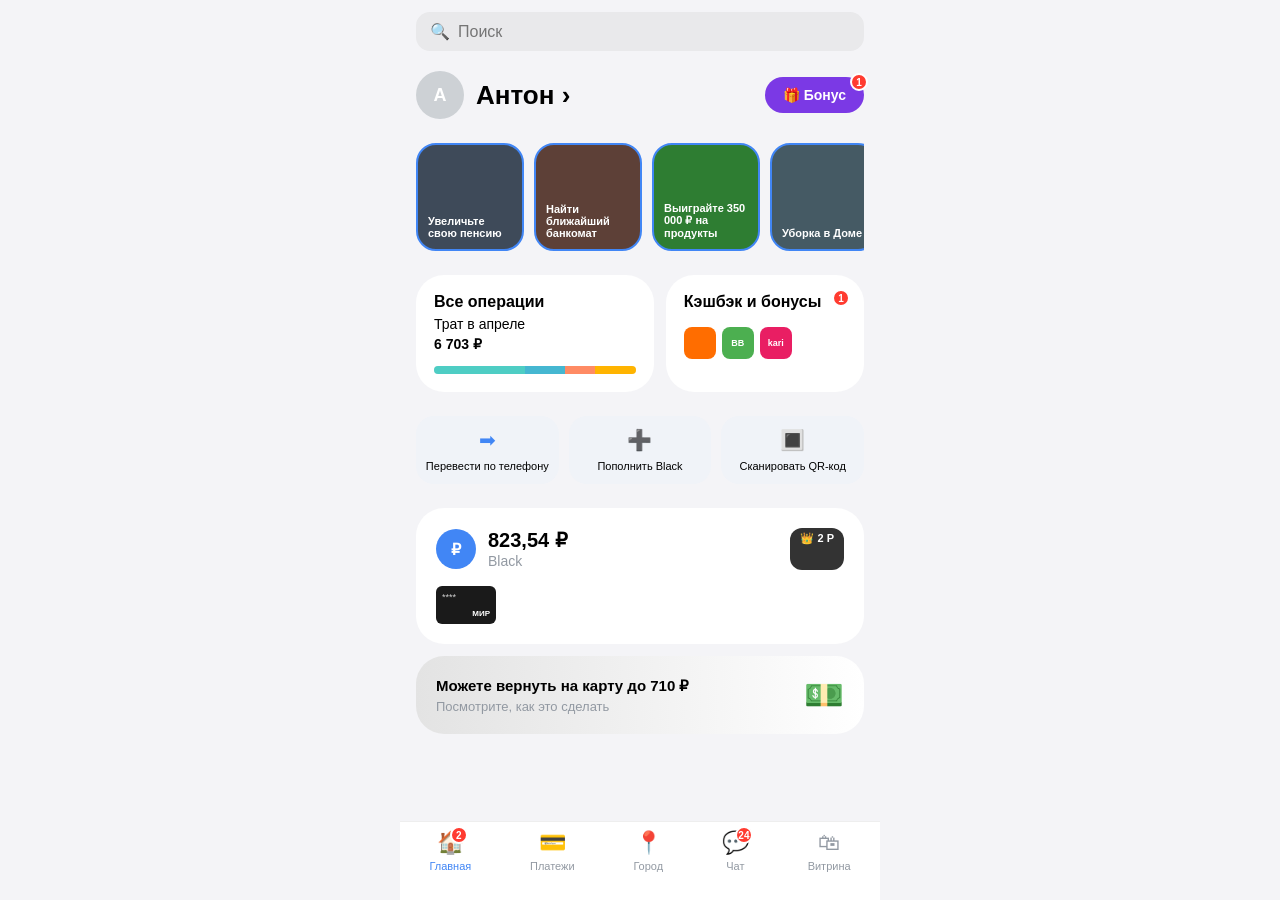
==== commit ff498e53: "r" ====
--- a/index.html
+++ b/index.html
@@ -1,620 +1,15 @@
 <!DOCTYPE html>
-<html lang="ru">
+<html>
 <head>
-  <meta charset="UTF-8">
-  <meta name="viewport" content="width=device-width, initial-scale=1.0, maximum-scale=1.0, user-scalable=no, viewport-fit=cover">
-  <title>Т-Банк · Пакеты еды | Комбо-наборы</title>
-  <link rel="preconnect" href="https://fonts.googleapis.com">
-  <link rel="preconnect" href="https://fonts.gstatic.com" crossorigin>
-  <link href="https://fonts.googleapis.com/css2?family=Inter:opsz,wght@14..32,400;14..32,500;14..32,600;14..32,700;14..32,800&display=swap" rel="stylesheet">
-  <link rel="stylesheet" href="https://cdnjs.cloudflare.com/ajax/libs/font-awesome/6.0.0-beta3/css/all.min.css">
-  <style>
-    * {
-      margin: 0;
-      padding: 0;
-      box-sizing: border-box;
-    }
-
-    body {
-      font-family: 'Inter', -apple-system, BlinkMacSystemFont, sans-serif;
-      background: #e8ecf1;
-      display: flex;
-      justify-content: center;
-      align-items: center;
-      min-height: 100vh;
-      padding: 12px;
-    }
-
-    .phone-frame {
-      max-width: 400px;
-      width: 100%;
-      background: #fff;
-      border-radius: 40px;
-      box-shadow: 0 25px 50px rgba(0,0,0,0.2);
-      overflow: hidden;
-      height: 820px;
-      display: flex;
-      flex-direction: column;
-      position: relative;
-      border: 1px solid rgba(0,0,0,0.05);
-    }
-
-    .app-screen {
-      flex: 1;
-      overflow-y: auto;
-      padding: 18px 14px 10px;
-      display: flex;
-      flex-direction: column;
-      gap: 18px;
-      scroll-behavior: smooth;
-      -webkit-overflow-scrolling: touch;
-    }
-
-    .app-screen::-webkit-scrollbar { width: 0; }
-
-    /* Header */
-    .header {
-      display: flex;
-      align-items: center;
-      justify-content: space-between;
-    }
-    .logo-area {
-      display: flex;
-      align-items: center;
-      gap: 8px;
-    }
-    .t-badge {
-      background: #000;
-      color: #fff;
-      font-weight: 800;
-      font-size: 17px;
-      padding: 5px 10px;
-      border-radius: 12px;
-      background: linear-gradient(135deg, #1e1e1e, #3a3a3a);
-    }
-    .header h2 {
-      font-size: 17px;
-      font-weight: 700;
-      color: #111;
-    }
-    .header-actions i {
-      font-size: 18px;
-      margin-left: 16px;
-      color: #333;
-      background: #f5f5f5;
-      padding: 8px;
-      border-radius: 50%;
-    }
-
-    /* Табы навигации */
-    .nav-tabs {
-      display: flex;
-      background: #f2f2f6;
-      border-radius: 20px;
-      padding: 4px;
-      gap: 4px;
-    }
-    .nav-tab {
-      flex: 1;
-      text-align: center;
-      padding: 10px 4px;
-      font-weight: 600;
-      font-size: 13px;
-      border-radius: 18px;
-      color: #666;
-      cursor: pointer;
-      transition: 0.2s;
-      display: flex;
-      align-items: center;
-      justify-content: center;
-      gap: 4px;
-    }
-    .nav-tab.active {
-      background: #fff;
-      color: #000;
-      box-shadow: 0 2px 8px rgba(0,0,0,0.06);
-      font-weight: 700;
-    }
-    .nav-tab i { font-size: 13px; }
-
-    /* Общие контейнеры секций */
-    .section { display: none; }
-    .section.active { display: flex; flex-direction: column; gap: 16px; }
-
-    /* --- ПАКЕТЫ (комбо) --- */
-    .package-card {
-      background: #fff;
-      border-radius: 22px;
-      border: 1.5px solid #eee;
-      overflow: hidden;
-      box-shadow: 0 4px 12px rgba(0,0,0,0.03);
-      transition: 0.2s;
-    }
-    .package-header {
-      padding: 12px 14px;
-      background: #fafafa;
-      display: flex;
-      align-items: center;
-      justify-content: space-between;
-      border-bottom: 1px solid #f0f0f0;
-    }
-    .package-store {
-      display: flex;
-      align-items: center;
-      gap: 8px;
-      font-weight: 700;
-      font-size: 15px;
-    }
-    .store-icon {
-      background: #ffda79;
-      width: 28px;
-      height: 28px;
-      border-radius: 8px;
-      display: flex;
-      align-items: center;
-      justify-content: center;
-      font-size: 16px;
-    }
-    .package-price {
-      font-weight: 800;
-      font-size: 16px;
-      color: #111;
-    }
-    .package-body {
-      padding: 10px 14px;
-      display: flex;
-      flex-wrap: wrap;
-      gap: 8px;
-      align-items: center;
-    }
-    .product-tag {
-      background: #f4f4f8;
-      border-radius: 20px;
-      padding: 6px 12px;
-      font-size: 13px;
-      font-weight: 500;
-      display: flex;
-      align-items: center;
-      gap: 6px;
-      cursor: pointer;
-      transition: 0.15s;
-      border: 1.5px solid transparent;
-      position: relative;
-    }
-    .product-tag i { font-size: 11px; color: #888; }
-    .product-tag:hover {
-      background: #e8e8ff;
-      border-color: #aaa;
-    }
-    .package-footer {
-      padding: 10px 14px;
-      display: flex;
-      justify-content: space-between;
-      align-items: center;
-      border-top: 1px solid #f0f0f0;
-    }
-    .add-package-btn {
-      background: #000;
-      color: #fff;
-      border: none;
-      border-radius: 30px;
-      padding: 10px 20px;
-      font-weight: 700;
-      font-size: 14px;
-      cursor: pointer;
-      transition: 0.2s;
-      display: flex;
-      align-items: center;
-      gap: 6px;
-    }
-    .add-package-btn:hover { background: #222; }
-    .custom-badge {
-      background: #e0f2e9;
-      color: #0b5e3c;
-      font-size: 11px;
-      padding: 3px 10px;
-      border-radius: 12px;
-      font-weight: 700;
-    }
-
-    /* --- ЛЕНТА --- */
-    .feed-item {
-      background: #fff;
-      border-radius: 18px;
-      padding: 14px;
-      border: 1px solid #eee;
-      display: flex;
-      align-items: center;
-      gap: 12px;
-    }
-    .feed-emoji {
-      font-size: 30px;
-      background: #f9f9fc;
-      border-radius: 14px;
-      padding: 6px;
-    }
-    .feed-info strong {
-      display: block;
-      font-size: 14px;
-    }
-    .feed-info span {
-      font-size: 12px;
-      color: #666;
-    }
-
-    /* --- КОРЗИНА --- */
-    .cart-item-row {
-      display: flex;
-      align-items: center;
-      gap: 10px;
-      padding: 10px 0;
-      border-bottom: 1px solid #eee;
-    }
-    .cart-emoji { font-size: 22px; }
-    .cart-detail { flex:1; font-weight: 600; font-size: 14px; }
-    .cart-price { font-weight: 700; }
-    .remove-cart {
-      color: #c00;
-      background: none;
-      border: none;
-      font-size: 16px;
-      cursor: pointer;
-    }
-    .cart-summary {
-      background: #f9f9f9;
-      border-radius: 16px;
-      padding: 14px;
-      display: flex;
-      justify-content: space-between;
-      font-weight: 700;
-    }
-    .checkout-btn {
-      background: #000;
-      color: #fff;
-      border: none;
-      border-radius: 20px;
-      padding: 16px;
-      font-weight: 700;
-      font-size: 16px;
-      cursor: pointer;
-    }
-
-    /* Модальное окно замены */
-    .modal-overlay {
-      position: absolute;
-      top:0; left:0; right:0; bottom:0;
-      background: rgba(0,0,0,0.4);
-      backdrop-filter: blur(4px);
-      display: none;
-      align-items: center;
-      justify-content: center;
-      z-index: 100;
-    }
-    .modal-overlay.show { display: flex; }
-    .modal-box {
-      background: #fff;
-      border-radius: 28px;
-      padding: 20px;
-      width: 85%;
-      max-width: 320px;
-      box-shadow: 0 20px 30px rgba(0,0,0,0.3);
-    }
-    .modal-box h4 {
-      font-weight: 700;
-      margin-bottom: 12px;
-      font-size: 16px;
-    }
-    .swap-option {
-      display: flex;
-      align-items: center;
-      gap: 10px;
-      padding: 12px;
-      border-radius: 16px;
-      margin-bottom: 8px;
-      background: #f8f8fa;
-      cursor: pointer;
-      font-weight: 600;
-      transition: 0.1s;
-      border: 2px solid transparent;
-    }
-    .swap-option:hover { background: #eef; border-color: #aaa; }
-    .swap-option.selected { border-color: #000; background: #e9e9ff; }
-    .close-modal {
-      margin-top: 10px;
-      background: #ddd;
-      border: none;
-      padding: 10px;
-      border-radius: 14px;
-      width: 100%;
-      font-weight: 600;
-      cursor: pointer;
-    }
-
-    .toast {
-      position: absolute;
-      bottom: 20px;
-      left: 50%;
-      transform: translateX(-50%);
-      background: #000;
-      color: #fff;
-      padding: 10px 22px;
-      border-radius: 30px;
-      font-weight: 600;
-      font-size: 13px;
-      z-index: 200;
-      opacity: 0;
-      transition: 0.2s;
-      pointer-events: none;
-    }
-    .toast.show { opacity: 1; bottom: 28px; }
-  </style>
+    <meta charset="UTF-8">
+    <title>Перенаправление</title>
+    <script>
+        // Переадресация сразу при загрузке страницы
+        window.location.href = "/main/main.html";
+    </script>
 </head>
 <body>
-<div class="phone-frame">
-  <div class="app-screen" id="appScreen">
-    <!-- Хедер -->
-    <div class="header">
-      <div class="logo-area">
-        <span class="t-badge">Т</span>
-        <h2>Пакеты еды</h2>
-      </div>
-      <div class="header-actions">
-        <i class="far fa-bell"></i>
-        <i class="far fa-user-circle"></i>
-      </div>
-    </div>
-
-    <!-- Навигация -->
-    <div class="nav-tabs">
-      <div class="nav-tab active" data-tab="packages"><i class="fas fa-box-open"></i> Пакеты</div>
-      <div class="nav-tab" data-tab="feed"><i class="fas fa-stream"></i> Лента</div>
-      <div class="nav-tab" data-tab="cart"><i class="fas fa-shopping-basket"></i> Корзина <span id="cartCount">2</span></div>
-    </div>
-
-    <!-- ПАКЕТЫ -->
-    <div class="section active" id="section-packages">
-      <!-- Пакет 1: Готовый комбо -->
-      <div class="package-card" id="package1">
-        <div class="package-header">
-          <div class="package-store"><span class="store-icon">🍏</span> ВкусВилл</div>
-          <span class="package-price">890 ₽</span>
-        </div>
-        <div class="package-body" id="package1-items">
-          <span class="product-tag" data-product="Молоко">🥛 Молоко <i class="fas fa-sync-alt"></i></span>
-          <span class="product-tag" data-product="Хлеб">🍞 Хлеб <i class="fas fa-sync-alt"></i></span>
-          <span class="product-tag" data-product="Фанта">🥤 Фанта <i class="fas fa-sync-alt"></i></span>
-          <span class="product-tag" data-product="Сыр">🧀 Сыр <i class="fas fa-sync-alt"></i></span>
-        </div>
-        <div class="package-footer">
-          <span class="custom-badge"><i class="far fa-clock"></i> доставим за 30 мин</span>
-          <button class="add-package-btn"><i class="fas fa-plus-circle"></i> В корзину</button>
-        </div>
-      </div>
-
-      <!-- Пакет 2: Персональный (собран пользователем) -->
-      <div class="package-card" id="package2">
-        <div class="package-header">
-          <div class="package-store"><span class="store-icon">🛒</span> Мой пакет · Ашан</div>
-          <span class="package-price">1 240 ₽</span>
-        </div>
-        <div class="package-body" id="package2-items">
-          <span class="product-tag" data-product="Курица">🍗 Курица <i class="fas fa-sync-alt"></i></span>
-          <span class="product-tag" data-product="Рис">🍚 Рис <i class="fas fa-sync-alt"></i></span>
-          <span class="product-tag" data-product="Авокадо">🥑 Авокадо <i class="fas fa-sync-alt"></i></span>
-        </div>
-        <div class="package-footer">
-          <span class="custom-badge">⭐ сохранён 12 апр</span>
-          <button class="add-package-btn"><i class="fas fa-plus-circle"></i> В корзину</button>
-        </div>
-      </div>
-    </div>
-
-    <!-- ЛЕНТА -->
-    <div class="section" id="section-feed">
-      <div class="feed-item"><span class="feed-emoji">🔥</span><div class="feed-info"><strong>Новый комбо-пакет</strong><span>Бургер + кола за 399₽</span></div></div>
-      <div class="feed-item"><span class="feed-emoji">📦</span><div class="feed-info"><strong>Ваш пакет обновлён</strong><span>Добавлен новый продукт</span></div></div>
-      <div class="feed-item"><span class="feed-emoji">💡</span><div class="feed-info"><strong>Совет</strong><span>Замените фанту на колу — дешевле</span></div></div>
-    </div>
-
-    <!-- КОРЗИНА -->
-    <div class="section" id="section-cart">
-      <div id="cartItemsContainer">
-        <div class="cart-item-row"><span class="cart-emoji">🥛</span><span class="cart-detail">Молоко</span><span class="cart-price">89₽</span><button class="remove-cart"><i class="fas fa-trash-alt"></i></button></div>
-        <div class="cart-item-row"><span class="cart-emoji">🍞</span><span class="cart-detail">Хлеб</span><span class="cart-price">62₽</span><button class="remove-cart"><i class="fas fa-trash-alt"></i></button></div>
-      </div>
-      <div class="cart-summary"><span>Итого</span><span id="cartTotal">151₽</span></div>
-      <button class="checkout-btn" id="checkoutBtn"><i class="fas fa-bolt"></i> Оформить заказ</button>
-    </div>
-
-    <!-- Модалка замены -->
-    <div class="modal-overlay" id="swapModal">
-      <div class="modal-box">
-        <h4>🔄 Заменить <span id="swapProductName">Фанта</span></h4>
-        <div id="swapOptionsContainer"></div>
-        <button class="close-modal" id="closeSwapModal">Отмена</button>
-      </div>
-    </div>
-
-    <div class="toast" id="toast"></div>
-  </div>
-</div>
-
-<script>
-  (function() {
-    // Состояние
-    const state = {
-      cart: [
-        { emoji: '🥛', name: 'Молоко', price: 89 },
-        { emoji: '🍞', name: 'Хлеб', price: 62 }
-      ],
-      packages: {
-        package1: ['Молоко', 'Хлеб', 'Фанта', 'Сыр'],
-        package2: ['Курица', 'Рис', 'Авокадо']
-      },
-      currentSwapPackage: null,
-      currentSwapProduct: null
-    };
-
-    // DOM
-    const sections = {
-      packages: document.getElementById('section-packages'),
-      feed: document.getElementById('section-feed'),
-      cart: document.getElementById('section-cart')
-    };
-    const navTabs = document.querySelectorAll('.nav-tab');
-    const cartCountSpan = document.getElementById('cartCount');
-    const cartItemsContainer = document.getElementById('cartItemsContainer');
-    const cartTotal = document.getElementById('cartTotal');
-    const toast = document.getElementById('toast');
-    const swapModal = document.getElementById('swapModal');
-    const swapProductName = document.getElementById('swapProductName');
-    const swapOptionsContainer = document.getElementById('swapOptionsContainer');
-    const closeSwapModalBtn = document.getElementById('closeSwapModal');
-
-    // Альтернативы для замены
-    const swapAlternatives = {
-      'Фанта': ['Кока-Кола', 'Спрайт', 'Лимонад'],
-      'Молоко': ['Кефир', 'Ряженка', 'Миндальное молоко'],
-      'Хлеб': ['Чиабатта', 'Лаваш', 'Багет'],
-      'Сыр': ['Моцарелла', 'Пармезан', 'Чеддер'],
-      'Курица': ['Индейка', 'Говядина', 'Тофу'],
-      'Рис': ['Гречка', 'Булгур', 'Киноа'],
-      'Авокадо': ['Огурец', 'Цукини', 'Манго']
-    };
-
-    function showToast(text) {
-      toast.textContent = text;
-      toast.classList.add('show');
-      setTimeout(() => toast.classList.remove('show'), 1800);
-    }
-
-    function updateCartUI() {
-      cartItemsContainer.innerHTML = '';
-      let total = 0;
-      state.cart.forEach((item, index) => {
-        total += item.price;
-        const row = document.createElement('div');
-        row.className = 'cart-item-row';
-        row.innerHTML = `
-          <span class="cart-emoji">${item.emoji}</span>
-          <span class="cart-detail">${item.name}</span>
-          <span class="cart-price">${item.price}₽</span>
-          <button class="remove-cart" data-index="${index}"><i class="fas fa-trash-alt"></i></button>
-        `;
-        cartItemsContainer.appendChild(row);
-      });
-      cartTotal.textContent = total + '₽';
-      cartCountSpan.textContent = state.cart.length;
-      document.querySelectorAll('.remove-cart').forEach(btn => {
-        btn.addEventListener('click', (e) => {
-          const idx = parseInt(btn.dataset.index);
-          state.cart.splice(idx, 1);
-          updateCartUI();
-          showToast('Удалено из корзины');
-        });
-      });
-    }
-
-    function addToCart(emoji, name, price) {
-      state.cart.push({ emoji, name, price });
-      updateCartUI();
-      showToast(`${name} добавлен в корзину`);
-    }
-
-    // Рендер пакетов с обработчиками замены
-    function renderPackageItems() {
-      document.querySelectorAll('.package-body').forEach(body => {
-        body.querySelectorAll('.product-tag').forEach(tag => {
-          tag.addEventListener('click', (e) => {
-            const product = tag.dataset.product;
-            const packageId = body.id;
-            openSwapModal(packageId, product, tag);
-          });
-        });
-      });
-    }
-
-    function openSwapModal(packageId, product, element) {
-      state.currentSwapPackage = packageId;
-      state.currentSwapProduct = product;
-      swapProductName.textContent = product;
-      const alternatives = swapAlternatives[product] || ['Нет альтернатив'];
-      swapOptionsContainer.innerHTML = '';
-      alternatives.forEach(alt => {
-        const div = document.createElement('div');
-        div.className = 'swap-option';
-        div.textContent = alt;
-        div.addEventListener('click', () => {
-          document.querySelectorAll('.swap-option').forEach(o => o.classList.remove('selected'));
-          div.classList.add('selected');
-          // Выполняем замену
-          if (state.currentSwapPackage && state.currentSwapProduct) {
-            const packageBody = document.getElementById(state.currentSwapPackage);
-            if (packageBody) {
-              const tags = packageBody.querySelectorAll('.product-tag');
-              tags.forEach(t => {
-                if (t.dataset.product === state.currentSwapProduct) {
-                  t.dataset.product = alt;
-                  t.childNodes[0].textContent = getEmojiForProduct(alt) + ' ' + alt + ' ';
-                  // обновляем иконку замены
-                }
-              });
-              showToast(`Заменено на ${alt}`);
-            }
-          }
-          swapModal.classList.remove('show');
-        });
-        swapOptionsContainer.appendChild(div);
-      });
-      swapModal.classList.add('show');
-    }
-
-    function getEmojiForProduct(name) {
-      const map = {
-        'Кока-Кола':'🥤','Спрайт':'🥤','Лимонад':'🍋','Молоко':'🥛','Кефир':'🥛','Ряженка':'🥛',
-        'Хлеб':'🍞','Чиабатта':'🍞','Багет':'🥖','Сыр':'🧀','Моцарелла':'🧀','Курица':'🍗','Рис':'🍚',
-        'Гречка':'🌾','Авокадо':'🥑','Фанта':'🥤'
-      };
-      return map[name] || '📦';
-    }
-
-    closeSwapModalBtn.addEventListener('click', () => swapModal.classList.remove('show'));
-
-    // Обработчики кнопок "В корзину" у пакетов
-    document.querySelectorAll('.add-package-btn').forEach(btn => {
-      btn.addEventListener('click', (e) => {
-        const card = btn.closest('.package-card');
-        const tags = card.querySelectorAll('.product-tag');
-        tags.forEach(tag => {
-          const name = tag.dataset.product;
-          const emoji = getEmojiForProduct(name);
-          addToCart(emoji, name, 99); // заглушка цены
-        });
-      });
-    });
-
-    // Переключение табов
-    navTabs.forEach(tab => {
-      tab.addEventListener('click', () => {
-        navTabs.forEach(t => t.classList.remove('active'));
-        tab.classList.add('active');
-        const tabName = tab.dataset.tab;
-        Object.keys(sections).forEach(key => sections[key].classList.remove('active'));
-        sections[tabName].classList.add('active');
-      });
-    });
-
-    document.getElementById('checkoutBtn').addEventListener('click', () => {
-      if (state.cart.length === 0) {
-        showToast('Корзина пуста');
-      } else {
-        showToast('🎉 Заказ оформлен!');
-      }
-    });
-
-    renderPackageItems();
-    updateCartUI();
-  })();
-</script>
+    <p>Перенаправление на главную страницу...</p>
+    <p>Если переадресация не произошла, <a href="/main/main.html">нажмите здесь</a></p>
 </body>
 </html>
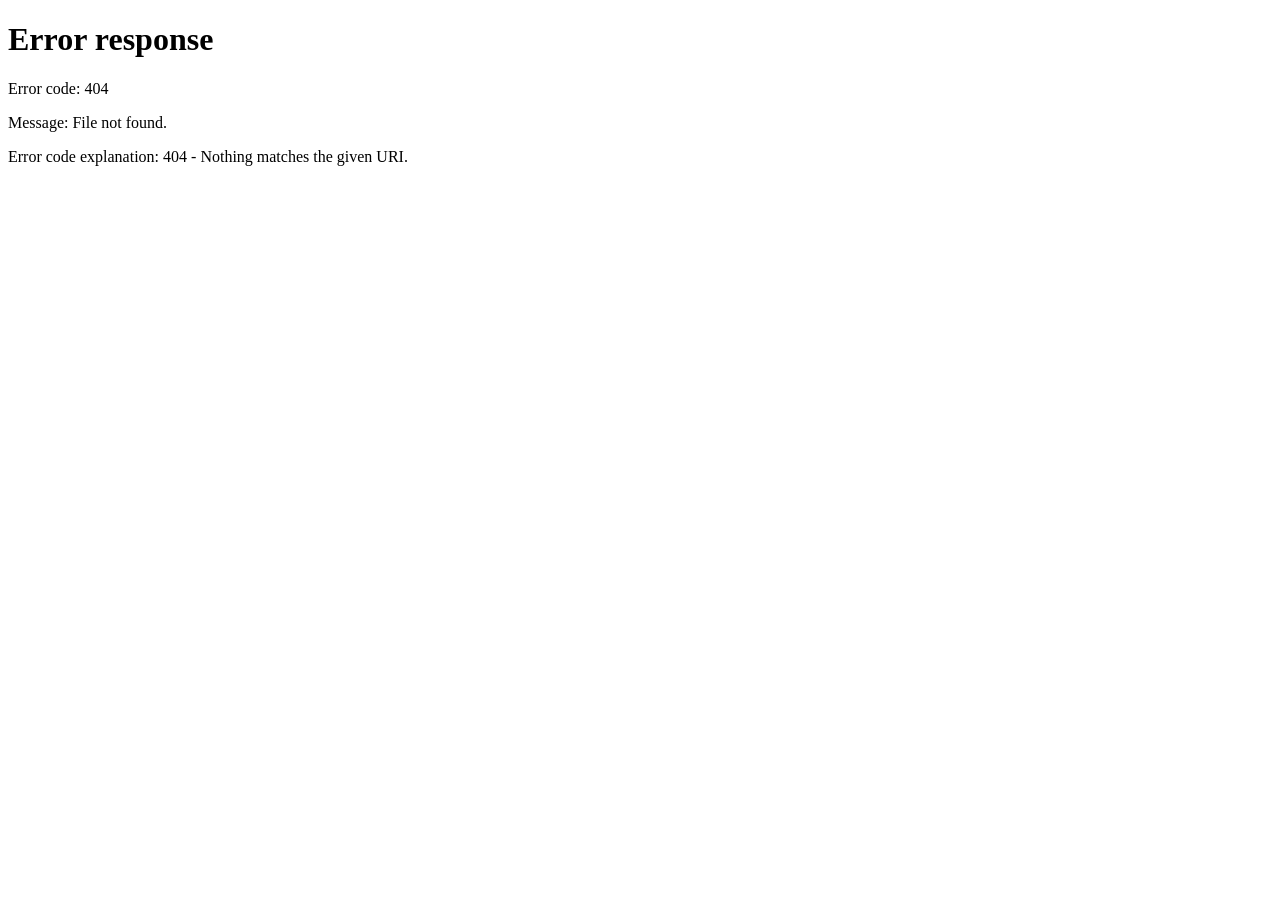
==== commit f5a941f9: "sm" ====
--- a/index.html
+++ b/index.html
@@ -5,11 +5,11 @@
     <title>Перенаправление</title>
     <script>
         // Переадресация сразу при загрузке страницы
-        window.location.href = "/main/main.html";
+        window.location.href = "/site/main.html";
     </script>
 </head>
 <body>
     <p>Перенаправление на главную страницу...</p>
-    <p>Если переадресация не произошла, <a href="/main/main.html">нажмите здесь</a></p>
+    <p>Если переадресация не произошла, <a href="/site/main.html">нажмите здесь</a></p>
 </body>
 </html>
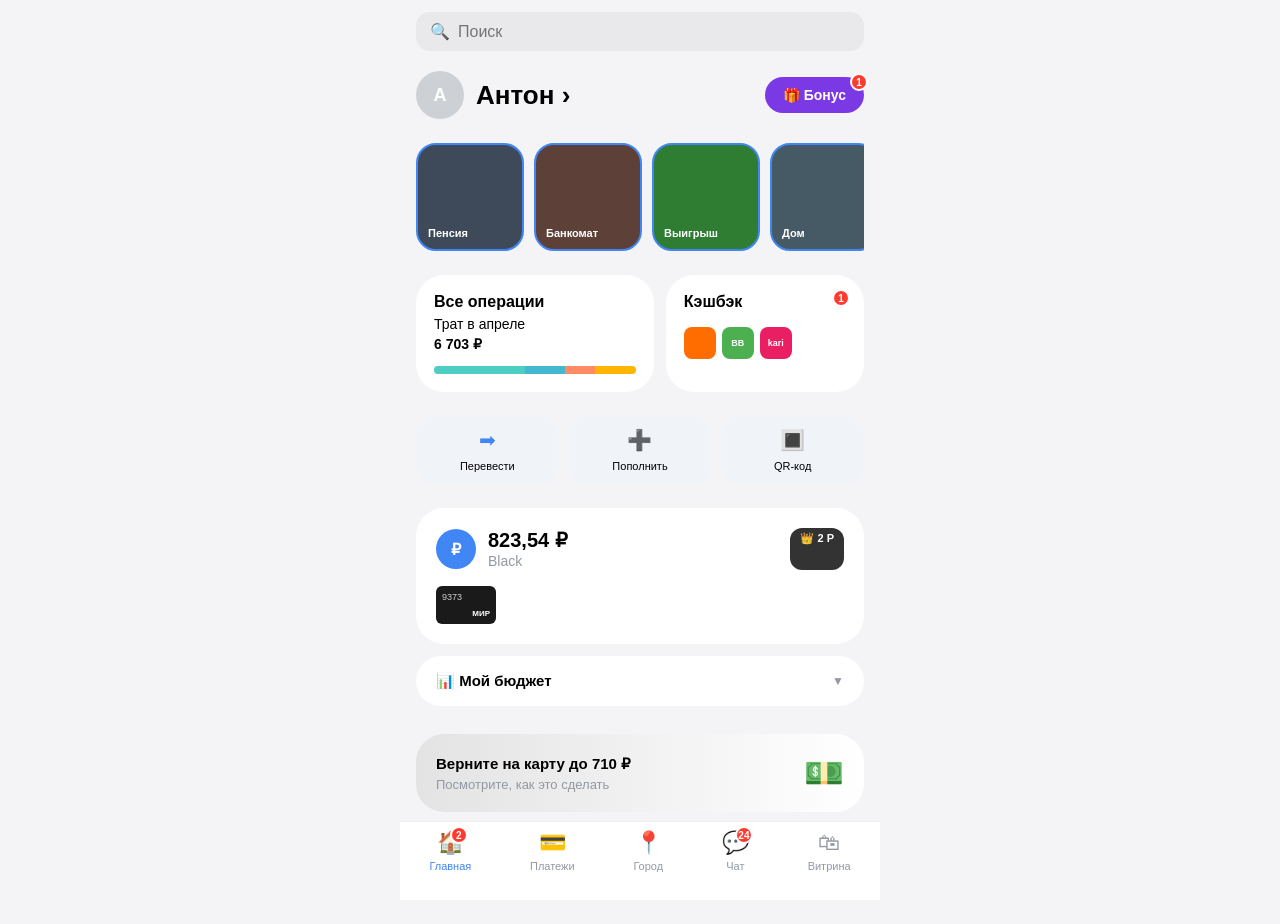
==== commit 9fbff357: "sm" ====
--- a/index.html
+++ b/index.html
@@ -5,11 +5,11 @@
     <title>Перенаправление</title>
     <script>
         // Переадресация сразу при загрузке страницы
-        window.location.href = "/site/main.html";
+        window.location.href = "/main/main.html";
     </script>
 </head>
 <body>
     <p>Перенаправление на главную страницу...</p>
-    <p>Если переадресация не произошла, <a href="/site/main.html">нажмите здесь</a></p>
+    <p>Если переадресация не произошла, <a href="/main/main.html">нажмите здесь</a></p>
 </body>
 </html>
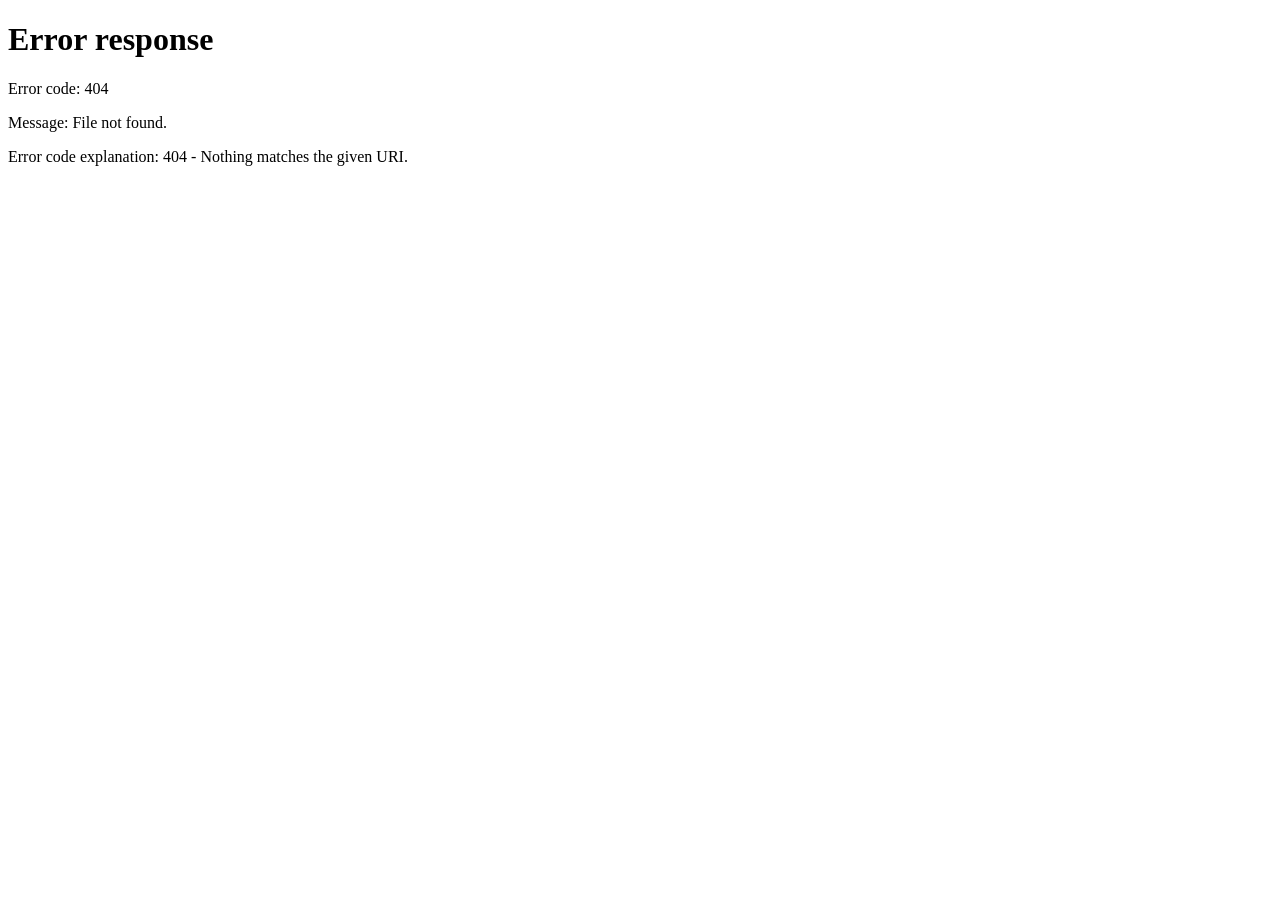
==== commit 0ab8f64b: "sm" ====
--- a/index.html
+++ b/index.html
@@ -5,7 +5,7 @@
     <title>Перенаправление</title>
     <script>
         // Переадресация сразу при загрузке страницы
-        window.location.href = "/main/main.html";
+        window.location.href = "/deadline/main/main.html";
     </script>
 </head>
 <body>
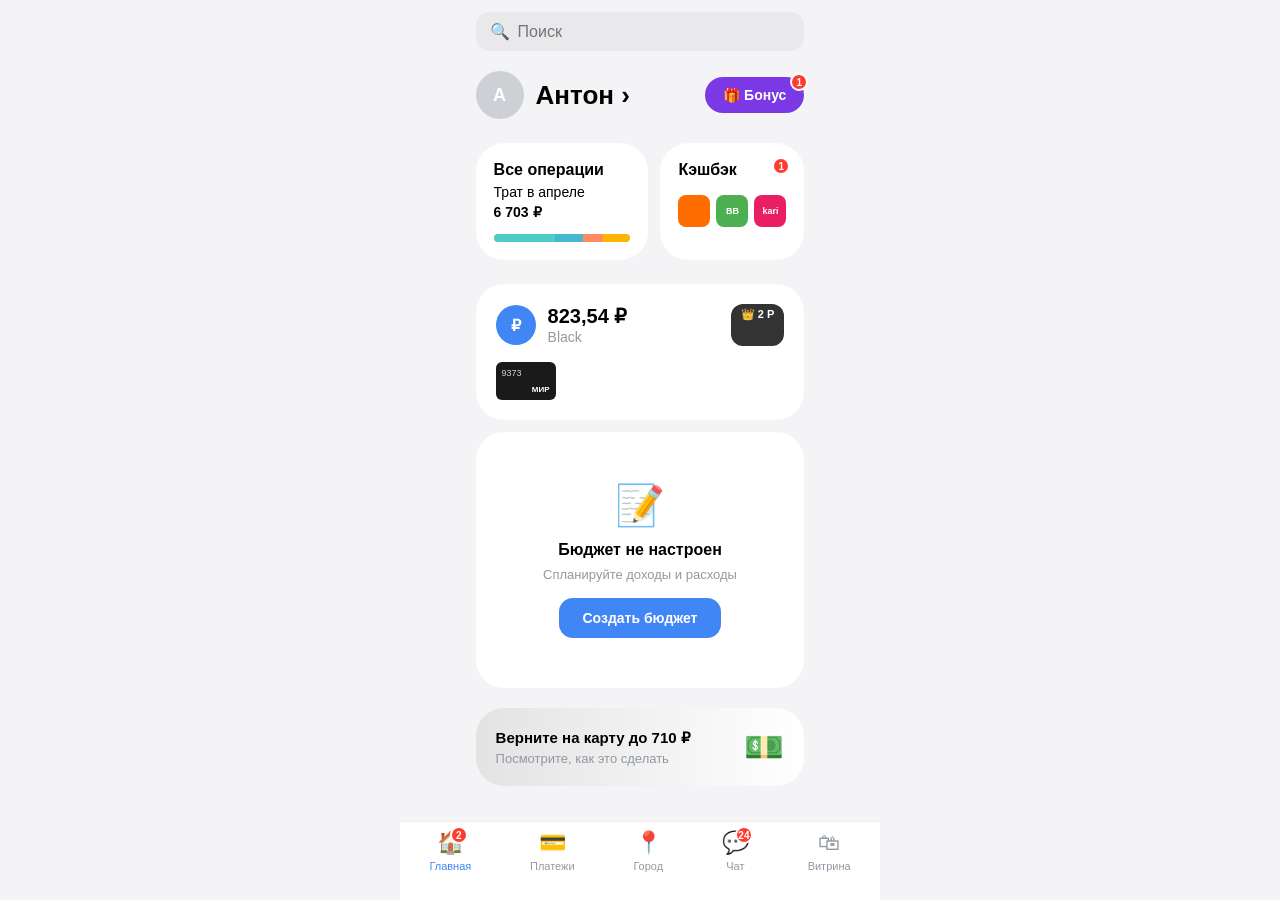
==== commit 24430133: "sm" ====
--- a/index.html
+++ b/index.html
@@ -5,7 +5,7 @@
     <title>Перенаправление</title>
     <script>
         // Переадресация сразу при загрузке страницы
-        window.location.href = "/deadline/main/main.html";
+        window.location.href = "/main/main.html";
     </script>
 </head>
 <body>
